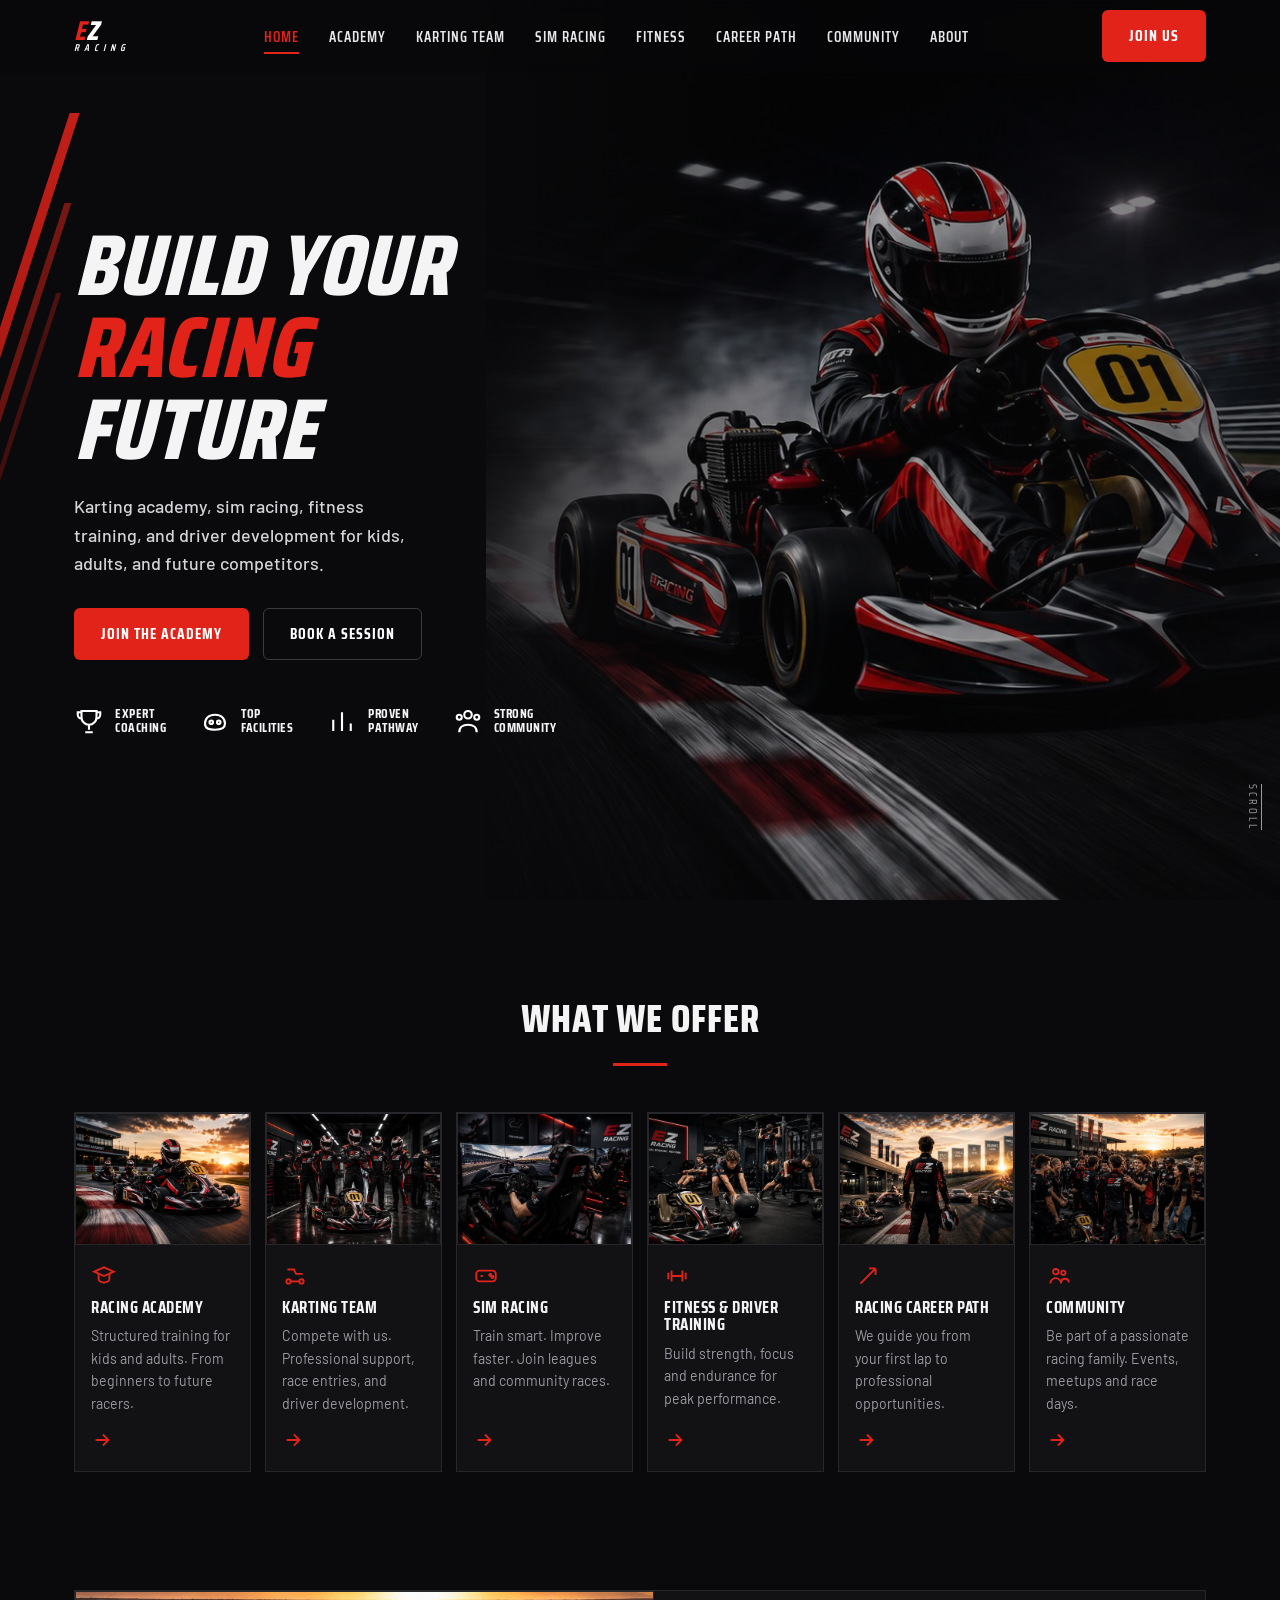
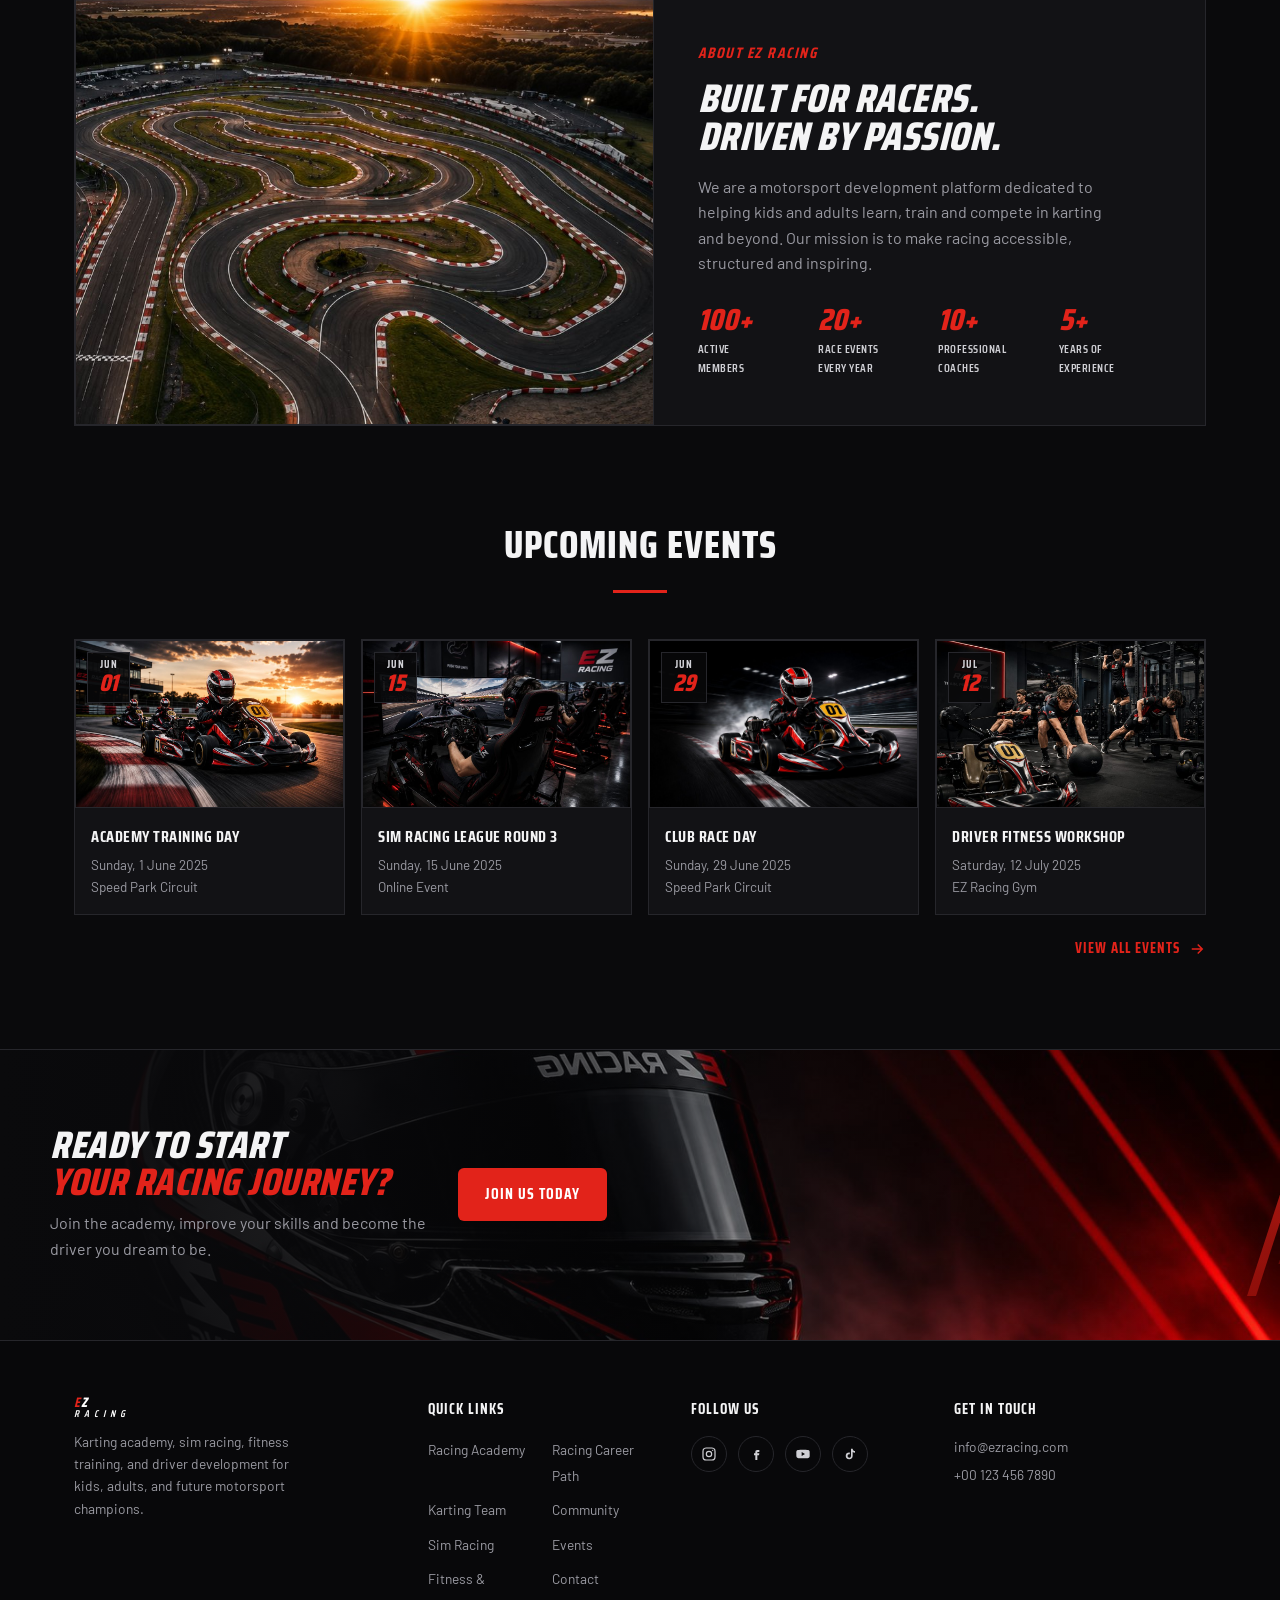
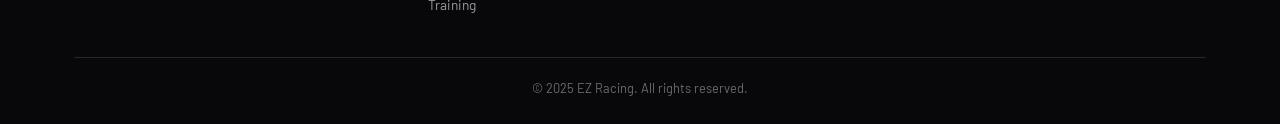
==== index.html @ 5714d6e9 "Add files via upload" ====
<!DOCTYPE html>
<html lang="en">
<head>
<meta charset="UTF-8">
<meta name="viewport" content="width=device-width, initial-scale=1.0">
<title>EZ Racing — Build Your Racing Future</title>
<link rel="preconnect" href="https://fonts.googleapis.com">
<link rel="preconnect" href="https://fonts.gstatic.com" crossorigin>
<link href="https://fonts.googleapis.com/css2?family=Saira+Condensed:ital,wght@0,500;0,600;0,700;0,800;1,700;1,800&family=Barlow:wght@400;500;600;700&display=swap" rel="stylesheet">
<link rel="stylesheet" href="assets/css/styles.css">
</head>
<body>

<!-- ============ HEADER ============ -->
<header id="hdr">
  <div class="wrap nav">
    <a href="index.html" class="logo">
      <span class="e ez"><b>E</b>Z</span>
      <small>RACING</small>
    </a>
    <ul class="nav-links" id="navlinks">
      <li><a href="index.html" class="active">Home</a></li>
      <li><a href="academy.html">Academy</a></li>
      <li><a href="karting-team.html">Karting Team</a></li>
      <li><a href="sim-racing.html">Sim Racing</a></li>
      <li><a href="fitness.html">Fitness</a></li>
      <li><a href="career-path.html">Career Path</a></li>
      <li><a href="community.html">Community</a></li>
      <li><a href="about.html">About</a></li>
    </ul>
    <div class="nav-cta">
      <a href="contact.html?type=join" class="btn btn-red">Join Us</a>
      <button class="hamburger" id="burger" aria-label="Menu"><span></span><span></span><span></span></button>
    </div>
  </div>
</header>

<!-- ============ HERO ============ -->
<section class="hero">
  <div class="hero-bg">
    <div class="hero-kart"><img src="assets/img/kart-hero.jpg" alt="EZ Racing kart on track"></div>
  </div>
  <div class="slash"><i></i><i></i><i></i></div>
  <div class="wrap hero-inner">
    <h1 class="display">Build Your <span class="red">Racing</span> Future</h1>
    <p class="lead">Karting academy, sim racing, fitness training, and driver development for kids, adults, and future competitors.</p>
    <div class="hero-actions">
      <a href="academy.html" class="btn btn-red">Join The Academy</a>
      <a href="contact.html?type=booking" class="btn btn-ghost">Book A Session</a>
    </div>
    <div class="hero-feats">
      <div class="feat">
        <svg viewBox="0 0 24 24" fill="none" stroke="currentColor" stroke-width="1.7"><path d="M6 9V4h12v5a6 6 0 0 1-12 0Z"/><path d="M6 5H3v2a3 3 0 0 0 3 3M18 5h3v2a3 3 0 0 1-3 3"/><path d="M12 15v4M9 21h6"/></svg>
        <span>Expert<br>Coaching</span>
      </div>
      <div class="feat">
        <svg viewBox="0 0 24 24" fill="none" stroke="currentColor" stroke-width="1.7"><path d="M4 14c0-4 3-7 8-7s8 3 8 7-3 5-8 5-8-1-8-5Z"/><circle cx="9" cy="13" r="1.4"/><circle cx="15" cy="13" r="1.4"/></svg>
        <span>Top<br>Facilities</span>
      </div>
      <div class="feat">
        <svg viewBox="0 0 24 24" fill="none" stroke="currentColor" stroke-width="1.7"><path d="M5 20V11M12 20V5M19 20v-6"/></svg>
        <span>Proven<br>Pathway</span>
      </div>
      <div class="feat">
        <svg viewBox="0 0 24 24" fill="none" stroke="currentColor" stroke-width="1.7"><circle cx="12" cy="7" r="3"/><path d="M5 21c0-4 3-6 7-6s7 2 7 6"/><circle cx="5" cy="9" r="2"/><circle cx="19" cy="9" r="2"/></svg>
        <span>Strong<br>Community</span>
      </div>
    </div>
  </div>
  <div class="scroll-tag">Scroll</div>
</section>

<!-- ============ WHAT WE OFFER ============ -->
<section class="offer">
  <div class="wrap">
    <h2 class="section-title reveal">What We Offer</h2>
    <div class="offer-grid">
      <!-- card -->
      <article class="ocard reveal">
        <div class="ph"><img src="assets/img/academy.jpg" alt="Racing Academy"></div>
        <div class="ocard-body">
          <svg class="oicon" viewBox="0 0 24 24" fill="none" stroke="currentColor" stroke-width="1.7"><path d="M3 8l9-4 9 4-9 4-9-4Z"/><path d="M7 10v5c0 1.5 2.5 3 5 3s5-1.5 5-3v-5"/></svg>
          <h3>Racing Academy</h3>
          <p>Structured training for kids and adults. From beginners to future racers.</p>
          <svg class="arrow" viewBox="0 0 24 24" fill="none" stroke="currentColor" stroke-width="2"><path d="M5 12h14M13 6l6 6-6 6"/></svg>
        </div>
      </article>
      <article class="ocard reveal">
        <div class="ph"><img src="assets/img/karting-team.jpg" alt="Karting Team"></div>
        <div class="ocard-body">
          <svg class="oicon" viewBox="0 0 24 24" fill="none" stroke="currentColor" stroke-width="1.7"><path d="M5 6h6l2 4h6"/><circle cx="6" cy="17" r="2"/><circle cx="18" cy="17" r="2"/><path d="M8 17h8"/></svg>
          <h3>Karting Team</h3>
          <p>Compete with us. Professional support, race entries, and driver development.</p>
          <svg class="arrow" viewBox="0 0 24 24" fill="none" stroke="currentColor" stroke-width="2"><path d="M5 12h14M13 6l6 6-6 6"/></svg>
        </div>
      </article>
      <article class="ocard reveal">
        <div class="ph"><img src="assets/img/sim-racing.jpg" alt="Sim Racing"></div>
        <div class="ocard-body">
          <svg class="oicon" viewBox="0 0 24 24" fill="none" stroke="currentColor" stroke-width="1.7"><rect x="3" y="7" width="18" height="10" rx="3"/><path d="M7 12h2M8 11v2"/><circle cx="16" cy="11" r="1"/><circle cx="18" cy="13" r="1"/></svg>
          <h3>Sim Racing</h3>
          <p>Train smart. Improve faster. Join leagues and community races.</p>
          <svg class="arrow" viewBox="0 0 24 24" fill="none" stroke="currentColor" stroke-width="2"><path d="M5 12h14M13 6l6 6-6 6"/></svg>
        </div>
      </article>
      <article class="ocard reveal">
        <div class="ph"><img src="assets/img/fitness.jpg" alt="Fitness & Driver Training"></div>
        <div class="ocard-body">
          <svg class="oicon" viewBox="0 0 24 24" fill="none" stroke="currentColor" stroke-width="1.7"><path d="M4 9v6M20 9v6M7 7v10M17 7v10M7 12h10"/></svg>
          <h3>Fitness &amp; Driver Training</h3>
          <p>Build strength, focus and endurance for peak performance.</p>
          <svg class="arrow" viewBox="0 0 24 24" fill="none" stroke="currentColor" stroke-width="2"><path d="M5 12h14M13 6l6 6-6 6"/></svg>
        </div>
      </article>
      <article class="ocard reveal">
        <div class="ph"><img src="assets/img/career.jpg" alt="Racing Career Path"></div>
        <div class="ocard-body">
          <svg class="oicon" viewBox="0 0 24 24" fill="none" stroke="currentColor" stroke-width="1.7"><path d="M5 19L19 5M19 5h-6M19 5v6"/></svg>
          <h3>Racing Career Path</h3>
          <p>We guide you from your first lap to professional opportunities.</p>
          <svg class="arrow" viewBox="0 0 24 24" fill="none" stroke="currentColor" stroke-width="2"><path d="M5 12h14M13 6l6 6-6 6"/></svg>
        </div>
      </article>
      <article class="ocard reveal">
        <div class="ph"><img src="assets/img/community.jpg" alt="Community"></div>
        <div class="ocard-body">
          <svg class="oicon" viewBox="0 0 24 24" fill="none" stroke="currentColor" stroke-width="1.7"><circle cx="9" cy="8" r="2.5"/><circle cx="16" cy="9" r="2"/><path d="M4 19c0-3 2.5-5 5-5s5 2 5 5M14 18c0-2 1.5-3.5 3.5-3.5S21 16 21 18"/></svg>
          <h3>Community</h3>
          <p>Be part of a passionate racing family. Events, meetups and race days.</p>
          <svg class="arrow" viewBox="0 0 24 24" fill="none" stroke="currentColor" stroke-width="2"><path d="M5 12h14M13 6l6 6-6 6"/></svg>
        </div>
      </article>
    </div>
  </div>
</section>

<!-- ============ ABOUT ============ -->
<section class="about">
  <div class="wrap">
    <div class="about-grid reveal">
      <div class="ph"><img src="assets/img/circuit.jpg" alt="EZ Racing circuit at sunset"></div>
      <div class="about-text">
        <span class="eyebrow">About EZ Racing</span>
        <h2 class="display">Built For Racers.<br>Driven By Passion.</h2>
        <p>We are a motorsport development platform dedicated to helping kids and adults learn, train and compete in karting and beyond. Our mission is to make racing accessible, structured and inspiring.</p>
        <div class="stats">
          <div class="stat"><div class="num">100+</div><div class="lbl">Active<br>Members</div></div>
          <div class="stat"><div class="num">20+</div><div class="lbl">Race Events<br>Every Year</div></div>
          <div class="stat"><div class="num">10+</div><div class="lbl">Professional<br>Coaches</div></div>
          <div class="stat"><div class="num">5+</div><div class="lbl">Years Of<br>Experience</div></div>
        </div>
      </div>
    </div>
  </div>
</section>

<!-- ============ UPCOMING EVENTS ============ -->
<section class="events">
  <div class="wrap">
    <h2 class="section-title reveal">Upcoming Events</h2>
    <div class="events-grid">
      <article class="ecard reveal">
        <div class="date-badge"><div class="m">Jun</div><div class="d">01</div></div>
        <div class="ph"><img src="assets/img/academy.jpg" alt="Academy Training Day"></div>
        <div class="ecard-body"><h3>Academy Training Day</h3><p>Sunday, 1 June 2025<br>Speed Park Circuit</p></div>
      </article>
      <article class="ecard reveal">
        <div class="date-badge"><div class="m">Jun</div><div class="d">15</div></div>
        <div class="ph"><img src="assets/img/sim-racing.jpg" alt="Sim Racing League"></div>
        <div class="ecard-body"><h3>Sim Racing League Round 3</h3><p>Sunday, 15 June 2025<br>Online Event</p></div>
      </article>
      <article class="ecard reveal">
        <div class="date-badge"><div class="m">Jun</div><div class="d">29</div></div>
        <div class="ph"><img src="assets/img/kart-hero.jpg" alt="Club Race Day"></div>
        <div class="ecard-body"><h3>Club Race Day</h3><p>Sunday, 29 June 2025<br>Speed Park Circuit</p></div>
      </article>
      <article class="ecard reveal">
        <div class="date-badge"><div class="m">Jul</div><div class="d">12</div></div>
        <div class="ph"><img src="assets/img/fitness.jpg" alt="Driver Fitness Workshop"></div>
        <div class="ecard-body"><h3>Driver Fitness Workshop</h3><p>Saturday, 12 July 2025<br>EZ Racing Gym</p></div>
      </article>
    </div>
    <div class="more">
      <a href="events.html" class="link-red">View All Events
        <svg viewBox="0 0 24 24" fill="none" stroke="currentColor" stroke-width="2"><path d="M5 12h14M13 6l6 6-6 6"/></svg>
      </a>
    </div>
  </div>
</section>

<!-- ============ CTA ============ -->
<section class="cta">
  <div class="cta-bg"><img class="cta-helmet" src="assets/img/helmet.jpg" alt="EZ Racing helmet"></div>
  <div class="slash-r"><i></i><i></i></div>
  <div class="wrap cta-inner">
    <div>
      <h2 class="display">Ready To Start<br><span class="red">Your Racing Journey?</span></h2>
      <p>Join the academy, improve your skills and become the driver you dream to be.</p>
    </div>
    <a href="contact.html?type=join" class="btn btn-red">Join Us Today</a>
  </div>
</section>

<!-- ============ FOOTER ============ -->
<footer>
  <div class="wrap">
    <div class="foot-grid">
      <div class="foot-col foot-about">
        <a href="index.html" class="logo"><span class="e ez"><b>E</b>Z</span><small>RACING</small></a>
        <p>Karting academy, sim racing, fitness training, and driver development for kids, adults, and future motorsport champions.</p>
      </div>
      <div class="foot-col links">
        <h4>Quick Links</h4>
        <ul>
          <li><a href="academy.html">Racing Academy</a></li>
          <li><a href="career-path.html">Racing Career Path</a></li>
          <li><a href="karting-team.html">Karting Team</a></li>
          <li><a href="community.html">Community</a></li>
          <li><a href="sim-racing.html">Sim Racing</a></li>
          <li><a href="events.html">Events</a></li>
          <li><a href="fitness.html">Fitness &amp; Training</a></li>
          <li><a href="contact.html">Contact</a></li>
        </ul>
      </div>
      <div class="foot-col">
        <h4>Follow Us</h4>
        <div class="socials">
          <a href="https://instagram.com" aria-label="Instagram" target="_blank" rel="noopener"><svg viewBox="0 0 24 24" fill="none" stroke="currentColor" stroke-width="1.8"><rect x="3" y="3" width="18" height="18" rx="5"/><circle cx="12" cy="12" r="4"/><circle cx="17.5" cy="6.5" r="1" fill="currentColor" stroke="none"/></svg></a>
          <a href="https://facebook.com" aria-label="Facebook" target="_blank" rel="noopener"><svg viewBox="0 0 24 24" fill="currentColor"><path d="M14 9h3V6h-3c-2 0-3 1.3-3 3.2V11H9v3h2v7h3v-7h2.5l.5-3H14V9.5c0-.4.2-.5.6-.5Z"/></svg></a>
          <a href="https://youtube.com" aria-label="YouTube" target="_blank" rel="noopener"><svg viewBox="0 0 24 24" fill="currentColor"><path d="M22 8.2a3 3 0 0 0-2.1-2.1C18 5.5 12 5.5 12 5.5s-6 0-7.9.6A3 3 0 0 0 2 8.2 31 31 0 0 0 2 12a31 31 0 0 0 .1 3.8 3 3 0 0 0 2.1 2.1c1.9.6 7.8.6 7.8.6s6 0 7.9-.6a3 3 0 0 0 2.1-2.1A31 31 0 0 0 22 12a31 31 0 0 0-.1-3.8ZM10 15V9l5 3Z"/></svg></a>
          <a href="https://tiktok.com" aria-label="TikTok" target="_blank" rel="noopener"><svg viewBox="0 0 24 24" fill="currentColor"><path d="M16 4c.3 2 1.6 3.4 3.5 3.6v2.6c-1.3 0-2.5-.4-3.5-1.1v5.7a5.2 5.2 0 1 1-5.2-5.2c.3 0 .6 0 .9.1v2.7a2.6 2.6 0 1 0 1.8 2.5V4Z"/></svg></a>
        </div>
      </div>
      <div class="foot-col foot-contact">
        <h4>Get In Touch</h4>
        <p>info@ezracing.com</p>
        <p>+00 123 456 7890</p>
      </div>
    </div>
    <div class="foot-bottom">© 2025 EZ Racing. All rights reserved.</div>
  </div>
</footer>

<script>
// Header scroll state
const hdr=document.getElementById('hdr');
addEventListener('scroll',()=>hdr.classList.toggle('scrolled',scrollY>20));

// Mobile menu
const burger=document.getElementById('burger'), nav=document.getElementById('navlinks');
burger.addEventListener('click',()=>nav.classList.toggle('open'));
nav.querySelectorAll('a').forEach(a=>a.addEventListener('click',()=>nav.classList.remove('open')));

// Scroll reveal
const io=new IntersectionObserver((es)=>{
  es.forEach((e,i)=>{if(e.isIntersecting){setTimeout(()=>e.target.classList.add('in'),(i%6)*70);io.unobserve(e.target)}});
},{threshold:.12});
document.querySelectorAll('.reveal').forEach(el=>io.observe(el));
setTimeout(()=>document.querySelectorAll('.reveal:not(.in)').forEach(el=>el.classList.add('in')),2500);
</script>
</body>
</html>
---- assets/css/styles.css ----
/* ============ TOKENS ============ */
:root{
  --bg:#0a0a0c;
  --bg-2:#121215;
  --bg-3:#181819;
  --line:#26262b;
  --text:#f4f4f5;
  --muted:#9a9aa2;
  --red:#e2231a;
  --red-bright:#ff3b2f;
  --red-deep:#9e120c;
  --radius:6px;
  --maxw:1180px;
  --ease:cubic-bezier(.4,0,.2,1);
}
*{margin:0;padding:0;box-sizing:border-box}
html{scroll-behavior:smooth}
body{
  background:var(--bg);
  color:var(--text);
  font-family:'Barlow',sans-serif;
  line-height:1.6;
  overflow-x:hidden;
  -webkit-font-smoothing:antialiased;
}
a{color:inherit;text-decoration:none}
img{max-width:100%;display:block}
.wrap{max-width:var(--maxw);margin:0 auto;padding:0 24px}

/* ============ DISPLAY TYPE ============ */
.display{
  font-family:'Saira Condensed',sans-serif;
  font-weight:800;
  font-style:italic;
  text-transform:uppercase;
  line-height:.95;
  letter-spacing:.5px;
}
.red{color:var(--red)}
.eyebrow{
  font-family:'Saira Condensed',sans-serif;
  font-weight:700;font-style:italic;text-transform:uppercase;
  color:var(--red);letter-spacing:1.5px;font-size:.95rem;
}
.section-title{
  font-family:'Saira Condensed',sans-serif;font-weight:800;
  text-transform:uppercase;text-align:center;font-size:clamp(1.6rem,3.5vw,2.4rem);
  letter-spacing:1px;
}
.section-title::after{
  content:"";display:block;width:54px;height:3px;background:var(--red);
  margin:14px auto 0;
}

/* ============ BUTTONS ============ */
.btn{
  display:inline-flex;align-items:center;gap:9px;white-space:nowrap;
  font-family:'Saira Condensed',sans-serif;font-weight:700;
  text-transform:uppercase;letter-spacing:1px;font-size:.95rem;
  padding:13px 26px;border-radius:var(--radius);cursor:pointer;
  border:1px solid transparent;transition:.25s var(--ease);
}
.btn-red{background:var(--red);color:#fff}
.btn-red:hover{background:var(--red-bright);transform:translateY(-2px);box-shadow:0 10px 26px -8px rgba(226,35,26,.7)}
.btn-ghost{background:transparent;border-color:#3a3a40;color:#fff}
.btn-ghost:hover{border-color:#fff;background:rgba(255,255,255,.06)}
.btn svg{width:16px;height:16px}

/* ============ IMAGE PLACEHOLDERS ============ */
/* Swap these for your real images: replace the element with <img src="..."> */
.ph{
  position:relative;overflow:hidden;
  background:
    radial-gradient(120% 120% at 70% 20%,rgba(226,35,26,.16),transparent 55%),
    linear-gradient(135deg,#1a1a1e 0%,#0d0d10 100%);
  border:1px solid var(--line);
  display:flex;align-items:center;justify-content:center;
}
.ph::before{
  content:"";position:absolute;inset:0;opacity:.5;
  background-image:repeating-linear-gradient(115deg,rgba(255,255,255,.025) 0 2px,transparent 2px 9px);
}
.ph .ph-label{
  position:relative;z-index:1;font-family:'Saira Condensed',sans-serif;
  font-weight:600;font-style:italic;text-transform:uppercase;letter-spacing:1px;
  color:rgba(255,255,255,.28);font-size:.8rem;text-align:center;padding:0 10px;
}
.ph .ez-mark{
  position:absolute;right:12px;bottom:9px;z-index:1;
  font-family:'Saira Condensed',sans-serif;font-style:italic;font-weight:800;
  font-size:.9rem;color:rgba(255,255,255,.14);letter-spacing:1px;
}

/* ============ HEADER ============ */
header{
  position:fixed;top:0;left:0;width:100%;z-index:100;
  background:rgba(8,8,10,.55);backdrop-filter:blur(8px);
  border-bottom:1px solid transparent;transition:.3s var(--ease);
}
header.scrolled{background:rgba(8,8,10,.95);border-bottom-color:var(--line)}
.nav{display:flex;align-items:center;justify-content:space-between;height:72px}
.logo{font-family:'Saira Condensed',sans-serif;font-style:italic;font-weight:800;
  font-size:1.7rem;line-height:.8;letter-spacing:.5px;display:flex;flex-direction:column}
.logo .e{display:flex;align-items:baseline}
.logo .ez{color:#fff}.logo .ez b{color:var(--red)}
.logo small{font-size:.62rem;letter-spacing:5px;color:#fff;font-weight:600;margin-top:2px}
.nav-links{display:flex;gap:30px;list-style:none}
.nav-links a{
  font-family:'Saira Condensed',sans-serif;font-weight:600;text-transform:uppercase;
  font-size:.92rem;letter-spacing:1px;color:#e7e7ea;padding:6px 0;position:relative;transition:.2s;white-space:nowrap}
.nav-links a::after{content:"";position:absolute;left:0;bottom:0;width:0;height:2px;background:var(--red);transition:.25s var(--ease)}
.nav-links a:hover{color:#fff}
.nav-links a:hover::after,.nav-links a.active::after{width:100%}
.nav-links a.active{color:var(--red)}
.nav-cta{display:flex;align-items:center;gap:16px}
.hamburger{display:none;flex-direction:column;gap:5px;background:none;border:0;cursor:pointer;padding:6px}
.hamburger span{width:26px;height:2px;background:#fff;transition:.3s var(--ease)}

/* ============ HERO ============ */
.hero{position:relative;min-height:100vh;display:flex;align-items:center;padding:120px 0 60px;overflow:hidden}
.hero-bg{position:absolute;inset:0;z-index:0}
.hero-bg::after{content:"";position:absolute;inset:0;
  background:linear-gradient(90deg,var(--bg) 0%,rgba(10,10,12,.85) 35%,rgba(10,10,12,.35) 65%,rgba(10,10,12,.6) 100%)}
.hero-ph{position:absolute;inset:0;border:0}
.hero-ph::before{opacity:.25}
.slash{position:absolute;left:-40px;top:0;height:100%;z-index:1;display:flex;gap:14px;align-items:center}
.slash i{display:block;width:10px;height:75%;background:linear-gradient(var(--red),var(--red-deep));transform:skewX(-18deg);opacity:.85}
.slash i:nth-child(2){height:55%;opacity:.5;width:7px}
.slash i:nth-child(3){height:35%;opacity:.3;width:5px}
.hero-inner{position:relative;z-index:2;width:100%}
.hero h1{font-size:clamp(2.6rem,7vw,5.4rem);max-width:11ch}
.hero p.lead{margin:22px 0 30px;color:#d4d4d8;font-size:1.12rem;max-width:34ch;font-weight:500}
.hero-actions{display:flex;gap:14px;flex-wrap:wrap;margin-bottom:46px}
.hero-feats{display:flex;gap:34px;flex-wrap:wrap}
.feat{display:flex;align-items:center;gap:11px}
.feat svg{width:30px;height:30px;color:#fff;flex-shrink:0}
.feat span{font-family:'Saira Condensed',sans-serif;font-weight:700;text-transform:uppercase;
  font-size:.82rem;letter-spacing:.5px;line-height:1.1}
.scroll-tag{position:absolute;right:18px;bottom:60px;z-index:2;writing-mode:vertical-rl;
  font-family:'Saira Condensed',sans-serif;font-size:.7rem;letter-spacing:3px;color:var(--muted);text-transform:uppercase}
.scroll-tag::before{content:"";display:block;width:1px;height:46px;background:var(--muted);margin:0 auto 10px}

/* ============ OFFER ============ */
.offer{padding:88px 0}
.offer-grid{display:grid;grid-template-columns:repeat(6,1fr);gap:14px;margin-top:46px}
.ocard{background:var(--bg-2);border:1px solid var(--line);overflow:hidden;
  display:flex;flex-direction:column;transition:.3s var(--ease)}
.ocard:hover{transform:translateY(-6px);border-color:#3a3a40}
.ocard .ph{aspect-ratio:4/3}
.ocard:hover .ph{filter:brightness(1.12)}
.ocard-body{padding:18px 16px 20px;flex:1;display:flex;flex-direction:column}
.ocard .oicon{color:var(--red);width:26px;height:26px;margin-bottom:10px}
.ocard h3{font-family:'Saira Condensed',sans-serif;font-weight:700;text-transform:uppercase;
  font-size:1.05rem;letter-spacing:.5px;line-height:1.05;margin-bottom:9px}
.ocard p{color:var(--muted);font-size:.88rem;flex:1}
.ocard .arrow{color:var(--red);margin-top:14px;width:22px;height:22px;transition:.25s var(--ease)}
.ocard:hover .arrow{transform:translateX(6px)}

/* ============ ABOUT ============ */
.about{padding:30px 0 88px}
.about-grid{display:grid;grid-template-columns:1.05fr 1fr;gap:0;align-items:stretch;
  border:1px solid var(--line);background:var(--bg-2)}
.about-grid .ph{min-height:380px}
.about-text{padding:48px 44px}
.about-text h2{font-size:clamp(1.7rem,3.6vw,2.5rem);margin:14px 0 18px}
.about-text p{color:var(--muted);margin-bottom:28px;max-width:46ch}
.stats{display:grid;grid-template-columns:repeat(4,1fr);gap:18px}
.stat .num{font-family:'Saira Condensed',sans-serif;font-style:italic;font-weight:800;
  color:var(--red);font-size:1.9rem;line-height:1}
.stat .lbl{font-family:'Saira Condensed',sans-serif;font-weight:600;text-transform:uppercase;
  font-size:.72rem;letter-spacing:.5px;color:#cfcfd4;margin-top:6px}

/* ============ EVENTS ============ */
.events{padding:0 0 88px}
.events-grid{display:grid;grid-template-columns:repeat(4,1fr);gap:16px;margin-top:46px}
.ecard{background:var(--bg-2);border:1px solid var(--line);overflow:hidden;
  position:relative;transition:.3s var(--ease)}
.ecard:hover{transform:translateY(-6px);border-color:#3a3a40}
.ecard .ph{aspect-ratio:16/10}
.date-badge{position:absolute;top:12px;left:12px;z-index:3;background:rgba(8,8,10,.88);
  border:1px solid var(--line);text-align:center;padding:7px 11px;line-height:1}
.date-badge .m{font-family:'Saira Condensed',sans-serif;font-weight:700;text-transform:uppercase;
  font-size:.68rem;color:#cfcfd4;letter-spacing:1px}
.date-badge .d{font-family:'Saira Condensed',sans-serif;font-style:italic;font-weight:800;
  color:var(--red);font-size:1.5rem}
.ecard-body{padding:16px}
.ecard-body h3{font-family:'Saira Condensed',sans-serif;font-weight:700;text-transform:uppercase;
  font-size:1rem;letter-spacing:.5px;margin-bottom:6px}
.ecard-body p{color:var(--muted);font-size:.84rem}
.events .more{display:flex;justify-content:flex-end;margin-top:22px}
.link-red{font-family:'Saira Condensed',sans-serif;font-weight:700;text-transform:uppercase;
  color:var(--red);letter-spacing:1px;display:inline-flex;align-items:center;gap:8px;font-size:.9rem}
.link-red svg{width:18px;height:18px;transition:.25s var(--ease)}
.link-red:hover svg{transform:translateX(5px)}

/* ============ CTA ============ */
.cta{position:relative;overflow:hidden;border-top:1px solid var(--line);border-bottom:1px solid var(--line)}
.cta-bg{position:absolute;inset:0;z-index:0}
.cta-helmet{width:100%;height:100%;object-fit:cover;object-position:center}
.cta-bg::after{content:"";position:absolute;inset:0;
  background:linear-gradient(90deg,var(--bg) 0%,rgba(8,8,10,.88) 28%,rgba(8,8,10,.32) 60%,rgba(8,8,10,0) 100%)}
.cta .slash-r{position:absolute;right:-30px;top:0;height:100%;display:flex;gap:12px;align-items:center;z-index:1}
.cta .slash-r i{width:9px;height:70%;background:linear-gradient(var(--red),var(--red-deep));transform:skewX(-18deg);opacity:.8}
.cta .slash-r i:nth-child(2){height:48%;opacity:.45}
.cta-inner{position:relative;z-index:2;display:flex;align-items:center;justify-content:space-between;
  gap:30px;padding:46px 0;flex-wrap:wrap;min-height:290px;padding-right:48%;justify-content:flex-start}
.cta h2{font-size:clamp(1.6rem,3.6vw,2.4rem)}
.cta p{color:var(--muted);margin-top:10px;max-width:42ch}

/* ============ FOOTER ============ */
footer{padding:56px 0 26px;background:#08080a}
.foot-grid{display:grid;grid-template-columns:1.4fr 1fr 1fr 1.1fr;gap:34px}
.foot-about p{color:var(--muted);font-size:.86rem;margin-top:14px;max-width:30ch}
.foot-col h4{font-family:'Saira Condensed',sans-serif;font-weight:700;text-transform:uppercase;
  letter-spacing:1px;font-size:.92rem;margin-bottom:16px}
.foot-col ul{list-style:none;display:grid;gap:9px}
.foot-col.links ul{grid-template-columns:1fr 1fr;gap:9px 18px}
.foot-col a{color:var(--muted);font-size:.86rem;transition:.2s}
.foot-col a:hover{color:var(--red)}
.socials{display:flex;gap:11px;margin-bottom:18px}
.socials a{width:36px;height:36px;border:1px solid var(--line);border-radius:50%;
  display:flex;align-items:center;justify-content:center;color:#cfcfd4;transition:.25s var(--ease)}
.socials a:hover{background:var(--red);border-color:var(--red);color:#fff;transform:translateY(-3px)}
.socials svg{width:16px;height:16px}
.foot-contact p{color:var(--muted);font-size:.86rem;margin-bottom:6px}
.foot-bottom{border-top:1px solid var(--line);margin-top:40px;padding-top:20px;text-align:center;
  color:#6a6a72;font-size:.8rem}

/* ============ REVEAL ANIM ============ */
.reveal{opacity:0;transform:translateY(26px);transition:.7s var(--ease)}
.reveal.in{opacity:1;transform:none}
@keyframes fadeUp{from{opacity:0;transform:translateY(30px)}to{opacity:1;transform:none}}
.hero h1,.hero p.lead,.hero-actions,.hero-feats{animation:fadeUp .8s var(--ease) both}
.hero p.lead{animation-delay:.12s}
.hero-actions{animation-delay:.24s}
.hero-feats{animation-delay:.36s}


/* ---- embedded images ---- */
.ph img{position:absolute;inset:0;width:100%;height:100%;object-fit:cover;display:block;z-index:1}
.ph .ph-label,.ph .ez-mark{display:none}
.hero-kart{position:absolute;right:0;top:0;width:62%;height:100%;overflow:hidden}
.hero-kart img{width:100%;height:100%;object-fit:cover;object-position:center}
@media(max-width:900px){.hero-kart{width:100%;opacity:.5}}

/* ============ RESPONSIVE ============ */
@media(max-width:900px){
  .cta-inner{padding-right:0;min-height:0}
  .cta-bg::after{background:linear-gradient(0deg,rgba(8,8,10,.82),rgba(8,8,10,.62))}
}
@media(max-width:1020px){
  .offer-grid{grid-template-columns:repeat(3,1fr)}
  .about-grid{grid-template-columns:1fr}
  .about-grid .ph{min-height:260px}
}
@media(max-width:900px){
  .nav-links,.nav-cta .btn{display:none}
  .hamburger{display:flex}
  .nav-links.open{display:flex;position:absolute;top:72px;left:0;width:100%;flex-direction:column;
    gap:0;background:rgba(8,8,10,.98);border-bottom:1px solid var(--line);padding:8px 0}
  .nav-links.open li{padding:0 24px}
  .nav-links.open a{display:block;padding:13px 0;border-bottom:1px solid var(--line)}
  .events-grid{grid-template-columns:repeat(2,1fr)}
  .hero{min-height:auto;padding:110px 0 50px}
  .hero-bg::after{background:linear-gradient(180deg,rgba(10,10,12,.55) 0%,rgba(10,10,12,.85) 100%)}
}
@media(max-width:680px){
  .offer-grid{grid-template-columns:repeat(2,1fr)}
  .stats{grid-template-columns:repeat(2,1fr);gap:22px}
  .about-text{padding:34px 26px}
  .cta-inner{flex-direction:column;align-items:flex-start;text-align:left}
  .foot-grid{grid-template-columns:1fr 1fr;gap:28px}
  .hero-feats{gap:18px 26px}
}
@media(max-width:460px){
  .offer-grid{grid-template-columns:1fr}
  .events-grid{grid-template-columns:1fr}
  .foot-grid{grid-template-columns:1fr}
  .hero-actions .btn{width:100%;justify-content:center}
}


/* ===== ACADEMY PAGE ===== */
.crumb{font-family:'Saira Condensed',sans-serif;font-weight:600;letter-spacing:2px;font-size:.74rem;
  color:var(--muted);text-transform:uppercase;margin-bottom:12px}
.crumb a{color:var(--muted)} .crumb a:hover{color:var(--red)}
.hero.hero-sub{min-height:auto;padding:118px 0 60px}
.hero.hero-sub .hero-kart{width:60%}
.hero .subhead{font-family:'Saira Condensed',sans-serif;font-weight:700;text-transform:none;
  font-size:clamp(1.25rem,2.7vw,1.8rem);line-height:1.12;color:#fff;margin-bottom:18px}
.hero.hero-sub h1{font-size:clamp(2.3rem,6.3vw,4.6rem);margin-bottom:4px}
.hero.hero-sub .hero-feats{margin:30px 0}
.hero.hero-sub .hero-actions{margin-bottom:0}

.section{padding:74px 0}
.section.tight{padding:0 0 74px}

/* programs */
.programs-grid{display:grid;grid-template-columns:1fr 1fr;gap:22px;margin-top:44px}
.pcard{display:grid;grid-template-columns:1.08fr .92fr;background:var(--bg-2);
  border:1px solid var(--line);overflow:hidden;transition:.3s var(--ease)}
.pcard:hover{border-color:#3a3a40}
.pcard-body{padding:30px 26px;display:flex;flex-direction:column}
.ptitle{display:flex;align-items:center;gap:12px;margin-bottom:13px}
.ptitle svg{width:30px;height:30px;color:var(--red);flex-shrink:0}
.ptitle h3{font-family:'Saira Condensed',sans-serif;font-weight:800;text-transform:uppercase;
  font-size:1.45rem;letter-spacing:.5px}
.pcard > .pcard-body > p{color:var(--muted);font-size:.9rem;margin-bottom:18px}
.checklist{list-style:none;display:grid;gap:11px;margin-bottom:24px}
.checklist li{display:flex;align-items:center;gap:10px;font-size:.9rem;color:#e3e3e7}
.checklist li svg{width:15px;height:15px;color:var(--red);flex-shrink:0}
.pcard .btn{align-self:flex-start;margin-top:auto}
.pcard-media{position:relative;min-height:310px}
.pcard-media img{position:absolute;inset:0;width:100%;height:100%;object-fit:cover}
.pcard-media::after{content:"";position:absolute;inset:0;
  background:linear-gradient(90deg,var(--bg-2),transparent 30%)}

/* what you will learn */
.panel{background:var(--bg-2);border:1px solid var(--line);padding:40px 26px;margin-top:44px}
.learn-grid{display:grid;grid-template-columns:repeat(6,1fr)}
.learn-item{padding:6px 16px;text-align:center;border-left:1px solid var(--line)}
.learn-item:first-child{border-left:0}
.learn-item .lic{color:var(--red);width:38px;height:38px;margin:0 auto 14px;display:block}
.learn-item h4{font-family:'Saira Condensed',sans-serif;font-weight:700;text-transform:uppercase;
  font-size:.92rem;letter-spacing:.5px;margin-bottom:9px}
.learn-item p{color:var(--muted);font-size:.8rem;line-height:1.45}

/* expert coaching */
.coach-grid{display:grid;grid-template-columns:1.12fr 1fr .82fr;margin-top:44px;
  background:var(--bg-2);border:1px solid var(--line);overflow:hidden}
.coach-text{padding:36px 30px}
.coach-text h2{font-family:'Saira Condensed',sans-serif;font-weight:800;font-style:italic;
  text-transform:uppercase;font-size:clamp(1.35rem,2.7vw,1.95rem);letter-spacing:.5px;margin-bottom:14px}
.coach-text>p{color:var(--muted);margin-bottom:24px;font-size:.92rem}
.coach-checks{list-style:none;display:grid;grid-template-columns:1fr 1fr;gap:12px 22px}
.coach-checks li{display:flex;align-items:center;gap:10px;font-size:.88rem;color:#e3e3e7}
.coach-checks li svg{width:15px;height:15px;color:var(--red);flex-shrink:0}
.coach-media{position:relative;min-height:330px}
.coach-media img{position:absolute;inset:0;width:100%;height:100%;object-fit:cover}
.coach-quote{padding:36px 28px;background:var(--bg-3);display:flex;flex-direction:column;justify-content:center}
.coach-quote .qmark{font-family:'Saira Condensed',sans-serif;font-style:italic;font-weight:800;
  color:var(--red);font-size:3.2rem;line-height:.5;margin-bottom:18px}
.coach-quote p{color:#eaeaee;font-size:1.02rem;line-height:1.5;margin-bottom:18px}
.coach-quote .attr{font-family:'Saira Condensed',sans-serif;font-weight:700;text-transform:uppercase;
  letter-spacing:1.5px;color:var(--muted);font-size:.78rem}

/* cta two actions */
.cta-actions{display:flex;flex-direction:column;align-items:flex-end;gap:10px}
.cta-actions .link-red{font-size:.86rem}
@media(max-width:680px){.cta-actions{align-items:flex-start}}

/* responsive */
@media(max-width:1020px){
  .programs-grid{grid-template-columns:1fr}
  .learn-grid{grid-template-columns:repeat(3,1fr);row-gap:34px}
  .learn-item:nth-child(3n+1){border-left:0}
  .coach-grid{grid-template-columns:1fr}
  .coach-media{min-height:260px;order:-1}
}
@media(max-width:680px){
  .learn-grid{grid-template-columns:repeat(2,1fr);row-gap:32px}
  .learn-item{border-left:1px solid var(--line)}
  .learn-item:nth-child(odd){border-left:0}
  .pcard{grid-template-columns:1fr}
  .pcard-media{min-height:200px;order:-1}
  .pcard-media::after{background:linear-gradient(0deg,var(--bg-2),transparent 40%)}
  .coach-checks{grid-template-columns:1fr}
}


/* ===== KARTING TEAM PAGE ===== */
.kt-sub{font-family:'Saira Condensed',sans-serif;font-weight:700;text-transform:uppercase;
  font-size:clamp(1.3rem,2.8vw,1.9rem);letter-spacing:.5px;color:#fff;margin-bottom:4px;display:inline-block}
.kt-sub::after{content:"";display:block;width:48px;height:3px;background:var(--red);margin-top:12px}

.program-wrap{border:1px solid var(--line);border-radius:10px;padding:44px 30px 34px;
  background:rgba(255,255,255,.012);margin-top:8px}
.program-wrap .section-title{margin-top:0}
.prog-sub{text-align:center;color:var(--muted);max-width:64ch;margin:16px auto 38px;font-size:.95rem}
.prog-grid{display:grid;grid-template-columns:repeat(6,1fr);gap:14px}
.pcard2{background:var(--bg-3);border:1px solid var(--line);border-radius:8px;padding:24px 16px;
  text-align:center;transition:.3s var(--ease)}
.pcard2:hover{transform:translateY(-5px);border-color:#3a3a40}
.pcard2 .pic{color:var(--red);width:38px;height:38px;margin:0 auto 14px;display:block}
.pcard2 h3{font-family:'Saira Condensed',sans-serif;font-weight:700;text-transform:uppercase;
  font-size:.95rem;letter-spacing:.4px;line-height:1.05;margin-bottom:10px}
.pcard2 h3::after{content:"";display:block;width:26px;height:2px;background:var(--red);margin:8px auto 0}
.pcard2 p{color:var(--muted);font-size:.8rem;line-height:1.45}

.cal-grid{display:grid;grid-template-columns:1.25fr .9fr 1.02fr;gap:22px;margin-top:44px}
.calendar{border:1px solid var(--line);border-radius:10px;padding:26px 24px;display:flex;flex-direction:column}
.calendar h3,.benefits h3{font-family:'Saira Condensed',sans-serif;font-weight:800;font-style:italic;
  text-transform:uppercase;font-size:1.3rem;letter-spacing:.5px;margin-bottom:18px}
.race-row{display:flex;align-items:center;gap:15px;padding:13px 0;border-top:1px solid var(--line)}
.race-row:first-of-type{border-top:0}
.race-date{text-align:center;min-width:36px;font-family:'Saira Condensed',sans-serif;line-height:1}
.race-date .m{font-size:.64rem;font-weight:700;text-transform:uppercase;color:#cfcfd4;letter-spacing:1px}
.race-date .d{font-size:1.4rem;font-weight:800;font-style:italic;color:var(--red)}
.race-info{flex:1;min-width:0}
.race-info .t{font-family:'Saira Condensed',sans-serif;font-weight:700;text-transform:uppercase;
  font-size:.84rem;letter-spacing:.4px}
.race-info .l{color:var(--muted);font-size:.76rem}
.tag{font-family:'Saira Condensed',sans-serif;font-weight:600;text-transform:uppercase;font-size:.6rem;
  letter-spacing:1px;border:1px solid #3a3a40;border-radius:20px;padding:5px 11px;color:#cfcfd4;white-space:nowrap}
.calendar .link-red{margin-top:16px;font-size:.82rem}
.benefits ul{list-style:none;display:grid;gap:15px}
.benefits li{display:flex;align-items:center;gap:11px;font-size:.9rem;color:#e3e3e7}
.benefits li svg{width:19px;height:19px;color:var(--red);flex-shrink:0}
.build{display:flex;flex-direction:column}
.build-media{position:relative;border-radius:10px 10px 0 0;overflow:hidden;min-height:240px;flex:1}
.build-media img{position:absolute;inset:0;width:100%;height:100%;object-fit:cover}
.build-box{background:var(--bg-3);border:1px solid var(--line);border-top:0;border-radius:0 0 10px 10px;
  padding:22px 22px 24px;position:relative}
.build-box::before{content:"";position:absolute;left:0;top:22px;bottom:22px;width:3px;background:var(--red)}
.build-box h3{font-family:'Saira Condensed',sans-serif;font-weight:800;font-style:italic;text-transform:uppercase;
  font-size:1.12rem;letter-spacing:.5px;margin-bottom:9px;padding-left:14px;line-height:1.05}
.build-box p{color:var(--muted);font-size:.84rem;padding-left:14px}

.gallery{display:grid;grid-template-columns:repeat(4,1fr);gap:14px;margin-top:42px}
.gallery .g{position:relative;aspect-ratio:4/3;overflow:hidden;border:1px solid var(--line);border-radius:6px}
.gallery .g img{position:absolute;inset:0;width:100%;height:100%;object-fit:cover;transition:.4s var(--ease)}
.gallery .g:hover img{transform:scale(1.06)}
.kt-stats{display:grid;grid-template-columns:repeat(5,1fr);margin-top:18px;border:1px solid var(--line);
  border-radius:10px;padding:24px 10px}
.kt-stat{display:flex;align-items:center;gap:12px;justify-content:center;border-left:1px solid var(--line);padding:4px 8px}
.kt-stat:first-child{border-left:0}
.kt-stat>svg{width:30px;height:30px;color:var(--red);flex-shrink:0}
.kt-stat .n{font-family:'Saira Condensed',sans-serif;font-weight:800;font-style:italic;color:var(--red);
  font-size:1.7rem;line-height:1}
.kt-stat .k{font-family:'Saira Condensed',sans-serif;font-weight:600;text-transform:uppercase;
  font-size:.64rem;letter-spacing:.5px;color:#cfcfd4;margin-top:3px}

@media(max-width:1020px){
  .prog-grid{grid-template-columns:repeat(3,1fr)}
  .cal-grid{grid-template-columns:1fr}
  .gallery{grid-template-columns:repeat(2,1fr)}
  .kt-stats{grid-template-columns:repeat(3,1fr);gap:24px 0;border:0;padding:0}
  .kt-stat{border-left:0;justify-content:flex-start}
}
@media(max-width:620px){
  .prog-grid{grid-template-columns:repeat(2,1fr)}
  .kt-stats{grid-template-columns:1fr 1fr}
  .race-row{flex-wrap:wrap}
  .tag{order:3}
}

/* ===== SIM RACING PAGE ===== */
.sim-grid{display:grid;grid-template-columns:1.15fr 1fr;gap:22px;margin-top:44px}
.kt-stats.four{grid-template-columns:repeat(4,1fr)}
.about-grid .about-text .coach-checks{margin-top:6px}
@media(max-width:900px){.sim-grid{grid-template-columns:1fr}}
@media(max-width:620px){.kt-stats.four{grid-template-columns:1fr 1fr}}

/* ===== SIM RACING (mockup) ===== */
.sp-grid{display:grid;grid-template-columns:repeat(4,1fr);gap:16px;margin-top:40px}
.spcard{background:var(--bg-2);border:1px solid var(--line);overflow:hidden;display:flex;flex-direction:column;transition:.3s var(--ease)}
.spcard:hover{transform:translateY(-6px);border-color:#3a3a40}
.spmedia{position:relative;aspect-ratio:16/10;overflow:hidden}
.spmedia img{position:absolute;inset:0;width:100%;height:100%;object-fit:cover;transition:.4s var(--ease)}
.spcard:hover .spmedia img{transform:scale(1.05)}
.spbody{padding:20px 18px 22px;display:flex;flex-direction:column;flex:1}
.sphead{display:flex;align-items:center;gap:10px;margin-bottom:11px}
.sphead svg{width:26px;height:26px;color:var(--red);flex-shrink:0}
.sphead h3{font-family:'Saira Condensed',sans-serif;font-weight:800;font-style:italic;text-transform:uppercase;font-size:1.1rem;letter-spacing:.5px}
.spbody>p{color:var(--muted);font-size:.85rem;margin-bottom:14px}
.spcard .checklist{margin-bottom:16px;gap:9px}
.spcard .checklist li{font-size:.83rem}
.spcard .link-red{margin-top:auto;font-size:.8rem}

.cl-grid{display:grid;grid-template-columns:1fr 1fr;gap:20px;margin-top:8px}
.commcard,.leaguecard{position:relative;background:var(--bg-2);border:1px solid var(--line);border-radius:10px;padding:32px 30px;overflow:hidden}
.commcard{background-image:linear-gradient(90deg,var(--bg-2) 22%,rgba(18,18,21,.45) 62%),url('../img/worldmap.jpg');background-size:cover;background-position:right center}
.commcard h3,.leaguecard h3{font-family:'Saira Condensed',sans-serif;font-weight:800;font-style:italic;text-transform:uppercase;font-size:1.5rem;letter-spacing:.5px;margin-bottom:12px}
.commcard>p,.leaguecard>p{color:var(--muted);font-size:.9rem;max-width:42ch}
.comm-stats{display:grid;grid-template-columns:repeat(4,1fr);gap:14px;margin:26px 0 24px}
.comm-stats .stat{display:flex;flex-direction:column;align-items:center;text-align:center}
.comm-stats .micon{color:var(--red);width:24px;height:24px;margin-bottom:9px}
.comm-stats .num{font-family:'Saira Condensed',sans-serif;font-style:italic;font-weight:800;color:var(--red);font-size:1.55rem;line-height:1}
.comm-stats .lbl{font-family:'Saira Condensed',sans-serif;font-weight:600;text-transform:uppercase;font-size:.62rem;letter-spacing:.5px;color:#cfcfd4;margin-top:6px;line-height:1.2}
.discord-btn{display:inline-flex;align-items:center;gap:10px;background:var(--bg-3);border:1px solid #3a3a40;border-radius:6px;padding:12px 20px;font-family:'Saira Condensed',sans-serif;font-weight:700;text-transform:uppercase;letter-spacing:1px;font-size:.85rem;color:#fff;transition:.25s var(--ease)}
.discord-btn:hover{border-color:var(--red);background:rgba(226,35,26,.12)}
.discord-btn svg{width:20px;height:20px}

.leaguecard .trophy{position:absolute;right:-6px;bottom:0;width:40%;max-width:230px;pointer-events:none}
.league-list{list-style:none;display:grid;margin:20px 0 22px;max-width:62%;position:relative;z-index:1}
.league-list li{display:flex;align-items:center;gap:8px;padding:13px 0;border-top:1px solid var(--line);font-family:'Saira Condensed',sans-serif;font-weight:600;text-transform:uppercase;font-size:.92rem;letter-spacing:.5px;color:#e7e7ea}
.league-list li:first-child{border-top:0}
.league-list li .mk{color:var(--red);font-weight:800}
.league-list li .ar{margin-left:auto;color:var(--muted);width:16px;height:16px}
.leaguecard .btn{position:relative;z-index:1}

@media(max-width:980px){
  .sp-grid{grid-template-columns:repeat(2,1fr)}
  .cl-grid{grid-template-columns:1fr}
  .league-list{max-width:70%}
  .leaguecard .trophy{width:30%;opacity:.55}
}
@media(max-width:560px){
  .sp-grid{grid-template-columns:1fr}
  .comm-stats{grid-template-columns:1fr 1fr;gap:24px}
  .league-list{max-width:88%}
}

/* ===== FITNESS PAGE ===== */
.sec-left{font-family:'Saira Condensed',sans-serif;font-weight:800;text-transform:uppercase;
  font-size:clamp(1.4rem,2.8vw,1.95rem);letter-spacing:.5px}
.sec-left::after{content:"";display:block;width:48px;height:3px;background:var(--red);margin-top:12px}

/* future champions */
.fc-grid{display:grid;grid-template-columns:.82fr 2.3fr;gap:34px;margin-top:42px;align-items:start}
.fc-intro p{color:var(--muted);font-size:.9rem;margin:16px 0 18px}
.fc-cards{display:grid;grid-template-columns:repeat(4,1fr);gap:14px}
.fc-card{background:var(--bg-2);border:1px solid var(--line);overflow:hidden;transition:.3s var(--ease)}
.fc-card:hover{transform:translateY(-5px);border-color:#3a3a40}
.fc-card .m{position:relative;aspect-ratio:1/1;overflow:hidden}
.fc-card .m img{position:absolute;inset:0;width:100%;height:100%;object-fit:cover}
.fc-card .b{padding:14px 14px 18px}
.fc-card .b h3{font-family:'Saira Condensed',sans-serif;font-weight:800;text-transform:uppercase;color:var(--red);font-size:1rem;letter-spacing:.4px}
.fc-card .age{font-family:'Saira Condensed',sans-serif;font-weight:700;font-size:.85rem;color:#fff;margin:3px 0 7px}
.fc-card .b p{color:var(--muted);font-size:.8rem;line-height:1.45}

/* pathway */
.path-row{display:flex;align-items:stretch;margin-top:8px}
.stage{flex:1;padding:6px 18px}
.stage .sicon{width:40px;height:40px;margin-bottom:12px;display:block}
.stage h3{font-family:'Saira Condensed',sans-serif;font-weight:800;font-style:italic;text-transform:uppercase;font-size:1.1rem;letter-spacing:.5px}
.stage .age{font-family:'Saira Condensed',sans-serif;font-weight:700;text-transform:uppercase;font-size:.74rem;letter-spacing:.5px;color:#cfcfd4;margin:2px 0 14px}
.stage ul{list-style:none}
.stage li{font-size:.82rem;color:#e3e3e7;padding-left:14px;position:relative;margin-bottom:8px}
.stage li::before{content:"";position:absolute;left:0;top:7px;width:5px;height:5px;border-radius:50%;background:var(--red)}
.path-arrow{align-self:flex-start;width:24px;flex-shrink:0;margin-top:24px}
.stage.green .sicon,.stage.green h3{color:#3fb950}
.stage.orange .sicon,.stage.orange h3{color:#e8852a}
.stage.amber .sicon,.stage.amber h3{color:#f0a429}
.stage.red .sicon,.stage.red h3{color:var(--red)}
.path-arrow.green{color:#3fb950}.path-arrow.orange{color:#e8852a}.path-arrow.red{color:var(--red)}

/* what we train */
.wt-grid{display:grid;grid-template-columns:repeat(6,1fr);gap:14px;margin-top:40px}
.wtcard{background:var(--bg-2);border:1px solid var(--line);overflow:hidden;transition:.3s var(--ease)}
.wtcard:hover{transform:translateY(-5px);border-color:#3a3a40}
.wtcard .m{position:relative;aspect-ratio:4/3;overflow:hidden}
.wtcard .m img{position:absolute;inset:0;width:100%;height:100%;object-fit:cover}
.wtcard .b{padding:14px 13px 18px}
.wtcard .wic{color:var(--red);width:24px;height:24px;margin-bottom:9px;display:block}
.wtcard h3{font-family:'Saira Condensed',sans-serif;font-weight:700;text-transform:uppercase;font-size:.82rem;letter-spacing:.4px;margin-bottom:7px;line-height:1.05}
.wtcard p{color:var(--muted);font-size:.76rem;line-height:1.45}

/* trusted + science */
.tp-grid{display:grid;grid-template-columns:1fr 1fr;gap:36px;margin-top:42px}
.trusted-body{display:grid;grid-template-columns:1fr .92fr;gap:22px;margin-top:22px}
.titem{display:flex;gap:13px;margin-bottom:18px}
.titem svg{color:var(--red);width:26px;height:26px;flex-shrink:0}
.titem h4{font-family:'Saira Condensed',sans-serif;font-weight:700;text-transform:uppercase;font-size:.88rem;letter-spacing:.4px;margin-bottom:4px}
.titem p{color:var(--muted);font-size:.8rem;line-height:1.4}
.trusted-media .tmimg{aspect-ratio:1/1;border:1px solid var(--line);overflow:hidden;position:relative}
.trusted-media .tmimg img{position:absolute;inset:0;width:100%;height:100%;object-fit:cover}
.trusted-quote{position:relative;padding:14px 0 0 18px;margin-top:14px}
.trusted-quote::before{content:"\201C";position:absolute;left:0;top:2px;color:var(--red);font-family:'Saira Condensed',sans-serif;font-weight:800;font-size:1.8rem;line-height:1}
.trusted-quote p{color:#e8e8ec;font-size:.9rem;line-height:1.45}
.science>p{color:var(--muted);font-size:.9rem;margin:14px 0 20px;max-width:48ch}
.sci-cats{display:grid;grid-template-columns:repeat(4,1fr);gap:12px;margin-bottom:16px}
.sci-cat{display:flex;flex-direction:column;gap:7px}
.sci-cat svg{color:var(--red);width:22px;height:22px}
.sci-cat span{font-family:'Saira Condensed',sans-serif;font-weight:700;text-transform:uppercase;font-size:.7rem;letter-spacing:.4px;color:#e7e7ea;line-height:1.2}
.sci-imgs{display:grid;grid-template-columns:repeat(4,1fr);gap:8px}
.sci-imgs .si{position:relative;aspect-ratio:3/4;overflow:hidden;border:1px solid var(--line)}
.sci-imgs .si img{position:absolute;inset:0;width:100%;height:100%;object-fit:cover}

@media(max-width:1020px){
  .fc-grid{grid-template-columns:1fr}
  .fc-cards{grid-template-columns:repeat(4,1fr)}
  .wt-grid{grid-template-columns:repeat(3,1fr)}
  .path-row{flex-direction:column;gap:6px}
  .path-arrow{display:none}
  .stage{padding:14px 0;border-top:1px solid var(--line)}
  .stage:first-child{border-top:0}
  .tp-grid{grid-template-columns:1fr}
}
@media(max-width:680px){
  .fc-cards{grid-template-columns:1fr 1fr}
  .wt-grid{grid-template-columns:1fr 1fr}
  .trusted-body{grid-template-columns:1fr}
  .sci-cats{grid-template-columns:1fr 1fr}
}

/* ===== CAREER PATH PAGE ===== */
.hero-qc{position:absolute;top:100px;right:24px;z-index:3;max-width:236px;background:rgba(10,10,12,.62);
  backdrop-filter:blur(4px);border:1px solid var(--line);border-radius:8px;padding:22px 20px}
.hero-qc .qm{font-family:'Saira Condensed',sans-serif;font-style:italic;font-weight:800;color:var(--red);font-size:2.2rem;line-height:.3}
.hero-qc p{color:#e2e2e6;font-size:.84rem;line-height:1.5;margin-top:14px}
@media(max-width:1100px){.hero-qc{display:none}}

.road-row{display:flex;align-items:flex-start;margin-top:38px}
.rstage{flex:1;text-align:center;padding:0 12px}
.rstage .ricon{width:50px;height:50px;margin:0 auto 14px;display:block}
.rstage h3{font-family:'Saira Condensed',sans-serif;font-weight:800;text-transform:uppercase;font-size:.92rem;letter-spacing:.4px;margin-bottom:10px;line-height:1.1}
.rstage p{color:var(--muted);font-size:.81rem;line-height:1.45;margin-bottom:14px}
.age-pill{display:inline-block;font-family:'Saira Condensed',sans-serif;font-weight:700;text-transform:uppercase;font-size:.72rem;letter-spacing:.5px;border:1px solid;border-radius:20px;padding:5px 14px}
.road-arrow{align-self:flex-start;margin-top:16px;color:#4a4a52;width:22px;flex-shrink:0}
.rstage.green .ricon,.rstage.green h3{color:#3fb950}.age-pill.green{color:#3fb950;border-color:#3fb950}
.rstage.orange .ricon,.rstage.orange h3{color:#e8852a}.age-pill.orange{color:#e8852a;border-color:#e8852a}
.rstage.amber .ricon,.rstage.amber h3{color:#f0a429}.age-pill.amber{color:#f0a429;border-color:#f0a429}
.rstage.red .ricon,.rstage.red h3{color:var(--red)}.age-pill.red{color:var(--red);border-color:var(--red)}

.need-grid{display:grid;grid-template-columns:repeat(6,1fr);gap:14px;margin-top:40px}
.needcard{background:var(--bg-2);border:1px solid var(--line);border-radius:8px;padding:22px 18px;display:flex;flex-direction:column;transition:.3s var(--ease)}
.needcard:hover{border-color:#3a3a40;transform:translateY(-5px)}
.needhead{display:flex;align-items:center;gap:10px;margin-bottom:14px}
.needhead svg{width:26px;height:26px;color:var(--red);flex-shrink:0}
.needhead h3{font-family:'Saira Condensed',sans-serif;font-weight:800;text-transform:uppercase;font-size:.9rem;letter-spacing:.4px;line-height:1.05}
.arrowlist{list-style:none;display:grid;gap:9px;margin-bottom:16px}
.arrowlist li{position:relative;padding-left:15px;font-size:.81rem;color:#d8d8dc}
.arrowlist li::before{content:"\203A";position:absolute;left:0;color:var(--red);font-weight:800}
.needcard .link-red{margin-top:auto;font-size:.78rem}

.wr-grid{display:grid;grid-template-columns:1fr 1fr;gap:20px;margin-top:8px}
.takes{display:grid;grid-template-columns:.52fr 1fr;background:var(--bg-2);border:1px solid var(--line);border-radius:10px;overflow:hidden}
.takes .timg{position:relative;min-height:250px}
.takes .timg img{position:absolute;inset:0;width:100%;height:100%;object-fit:cover}
.takes .tbody{padding:30px 28px}
.takes h2,.role h2{font-family:'Saira Condensed',sans-serif;font-weight:800;text-transform:uppercase;font-size:1.35rem;letter-spacing:.5px;margin-bottom:12px}
.takes .tbody>p{color:var(--muted);font-size:.85rem;margin-bottom:20px}
.role{background:var(--bg-2);border:1px solid var(--line);border-radius:10px;padding:30px 28px}
.role h2{text-align:center}
.role>p{color:var(--muted);font-size:.85rem;margin-bottom:26px;text-align:center;max-width:52ch;margin-left:auto;margin-right:auto}
.role-row{display:grid;grid-template-columns:repeat(5,1fr);gap:14px}
.role-item{text-align:center}
.role-item svg{width:30px;height:30px;color:var(--red);margin:0 auto 10px;display:block}
.role-item span{font-family:'Saira Condensed',sans-serif;font-weight:600;text-transform:uppercase;font-size:.71rem;letter-spacing:.4px;color:#e7e7ea;line-height:1.25;display:block}

.stories-grid{display:grid;grid-template-columns:.7fr 2.35fr;gap:30px;margin-top:8px;align-items:center}
.stories-intro h2{font-family:'Saira Condensed',sans-serif;font-weight:800;font-style:italic;text-transform:uppercase;font-size:1.55rem;line-height:1.05;margin-bottom:14px}
.stories-intro p{color:var(--muted);font-size:.9rem;margin-bottom:22px}
.story-cards{display:grid;grid-template-columns:repeat(4,1fr);gap:14px}
.storycard{background:var(--bg-2);border:1px solid var(--line);overflow:hidden;transition:.3s var(--ease)}
.storycard:hover{transform:translateY(-5px);border-color:#3a3a40}
.storycard .m{position:relative;aspect-ratio:16/11;overflow:hidden}
.storycard .m img{position:absolute;inset:0;width:100%;height:100%;object-fit:cover}
.storycard .b{padding:13px 14px 16px}
.storycard h3{font-family:'Saira Condensed',sans-serif;font-weight:800;text-transform:uppercase;font-size:1rem;letter-spacing:.5px}
.storycard p{color:var(--muted);font-size:.8rem;margin:5px 0 11px}
.storycard .link-red{font-size:.74rem}

@media(max-width:1020px){
  .road-row{flex-wrap:wrap;gap:28px 0}
  .rstage{flex:0 0 33.33%}
  .road-arrow{display:none}
  .need-grid{grid-template-columns:repeat(3,1fr)}
  .wr-grid{grid-template-columns:1fr}
  .stories-grid{grid-template-columns:1fr}
}
@media(max-width:680px){
  .rstage{flex:0 0 50%}
  .need-grid{grid-template-columns:1fr 1fr}
  .takes{grid-template-columns:1fr}
  .takes .timg{min-height:200px}
  .role-row{grid-template-columns:1fr 1fr 1fr;gap:20px 14px}
  .story-cards{grid-template-columns:1fr 1fr}
}

/* ===== COMMUNITY PAGE ===== */
.feat-bar-sec{background:var(--bg-2);border-top:1px solid var(--line);border-bottom:1px solid var(--line)}
.feat-bar{display:grid;grid-template-columns:repeat(5,1fr);gap:22px;padding:24px 0}
.fb-item{display:flex;gap:12px}
.fb-item svg{color:var(--red);width:30px;height:30px;flex-shrink:0}
.fb-item h4{font-family:'Saira Condensed',sans-serif;font-weight:700;text-transform:uppercase;font-size:.82rem;letter-spacing:.4px;margin-bottom:4px}
.fb-item p{color:var(--muted);font-size:.75rem;line-height:1.4}

.ways-grid{display:grid;grid-template-columns:repeat(5,1fr);gap:16px;margin-top:40px}
.waycard{background:var(--bg-2);border:1px solid var(--line);border-radius:8px;padding:28px 22px;text-align:center;display:flex;flex-direction:column;transition:.3s var(--ease)}
.waycard:hover{transform:translateY(-5px);border-color:#3a3a40}
.waycard .wic{color:var(--red);width:42px;height:42px;margin:0 auto 14px;display:block}
.waycard h3{font-family:'Saira Condensed',sans-serif;font-weight:800;text-transform:uppercase;font-size:.98rem;letter-spacing:.4px;margin-bottom:10px}
.waycard p{color:var(--muted);font-size:.82rem;line-height:1.45;margin-bottom:16px;flex:1}
.waycard .link-red{justify-content:center;font-size:.8rem}

.action-grid{display:grid;grid-template-columns:1fr 1.15fr;gap:30px;margin-top:8px;align-items:center}
.action-img{position:relative;aspect-ratio:16/10;border:1px solid var(--line);border-radius:8px;overflow:hidden}
.action-img img{position:absolute;inset:0;width:100%;height:100%;object-fit:cover}
.action-right h2{font-family:'Saira Condensed',sans-serif;font-weight:800;text-transform:uppercase;font-size:clamp(1.4rem,2.6vw,1.9rem);letter-spacing:.5px}
.action-right h2::after{content:"";display:block;width:48px;height:3px;background:var(--red);margin:12px 0 0}
.action-stats{display:grid;grid-template-columns:repeat(5,1fr);gap:14px;margin-top:28px}
.action-stat{text-align:center}
.action-stat svg{color:var(--red);width:34px;height:34px;margin:0 auto 12px;display:block}
.action-stat .n{font-family:'Saira Condensed',sans-serif;font-style:italic;font-weight:800;color:var(--red);font-size:1.7rem;line-height:1}
.action-stat .k{font-family:'Saira Condensed',sans-serif;font-weight:600;text-transform:uppercase;font-size:.62rem;letter-spacing:.4px;color:#cfcfd4;margin-top:6px;line-height:1.2}

.em-grid{display:grid;grid-template-columns:.92fr 1.45fr;gap:24px;margin-top:8px}
.ev-panel,.ms-panel{background:var(--bg-2);border:1px solid var(--line);border-radius:10px;padding:26px 24px}
.ev-panel h2,.ms-head h2{font-family:'Saira Condensed',sans-serif;font-weight:800;text-transform:uppercase;font-size:1.25rem;letter-spacing:.5px}
.ev-row{display:flex;align-items:center;gap:15px;padding:14px 0;border-top:1px solid var(--line)}
.ev-row:first-of-type{border-top:0;margin-top:10px}
.ev-row .race-date{min-width:36px}
.ev-row .race-info{flex:1;min-width:0}
.ev-row .ebtn{font-family:'Saira Condensed',sans-serif;font-weight:700;text-transform:uppercase;font-size:.72rem;letter-spacing:1px;border:1px solid #3a3a40;border-radius:4px;padding:8px 16px;color:#fff;transition:.25s var(--ease)}
.ev-row .ebtn:hover{border-color:var(--red);background:rgba(226,35,26,.12)}
.ev-panel .link-red{margin-top:16px;font-size:.82rem}
.ms-head{display:flex;align-items:center;justify-content:space-between;margin-bottom:18px}
.ms-arrows{display:flex;gap:8px}
.ms-arrows span{width:30px;height:30px;border:1px solid var(--line);border-radius:5px;display:flex;align-items:center;justify-content:center;color:#cfcfd4}
.ms-arrows svg{width:15px;height:15px}
.ms-cards{display:grid;grid-template-columns:repeat(3,1fr);gap:16px}
.mstory .m{position:relative;aspect-ratio:4/3;overflow:hidden;border-radius:6px;margin-bottom:12px}
.mstory .m img{position:absolute;inset:0;width:100%;height:100%;object-fit:cover}
.mstory h3{font-family:'Saira Condensed',sans-serif;font-weight:800;text-transform:uppercase;font-size:.95rem;letter-spacing:.5px;margin-bottom:7px}
.mstory p{color:var(--muted);font-size:.78rem;line-height:1.45;font-style:italic;margin-bottom:11px}
.mstory .link-red{font-size:.74rem}

.mem-grid{display:grid;grid-template-columns:repeat(7,1fr);gap:10px;margin-top:38px}
.mem-grid .mi{position:relative;aspect-ratio:1/1;overflow:hidden;border-radius:5px;border:1px solid var(--line)}
.mem-grid .mi img{position:absolute;inset:0;width:100%;height:100%;object-fit:cover;transition:.4s var(--ease)}
.mem-grid .mi:hover img{transform:scale(1.08)}
.insta-btn{display:flex;width:max-content;margin:26px auto 0;align-items:center;gap:10px;background:var(--bg-3);border:1px solid #3a3a40;border-radius:6px;padding:12px 22px;font-family:'Saira Condensed',sans-serif;font-weight:700;text-transform:uppercase;letter-spacing:1px;font-size:.85rem;color:#fff;transition:.25s var(--ease)}
.insta-btn:hover{border-color:var(--red);background:rgba(226,35,26,.12)}
.insta-btn svg{width:20px;height:20px}

@media(max-width:1020px){
  .feat-bar{grid-template-columns:repeat(3,1fr);gap:22px}
  .ways-grid{grid-template-columns:repeat(3,1fr)}
  .action-grid{grid-template-columns:1fr}
  .action-stats{grid-template-columns:repeat(5,1fr)}
  .em-grid{grid-template-columns:1fr}
  .mem-grid{grid-template-columns:repeat(4,1fr)}
}
@media(max-width:680px){
  .feat-bar{grid-template-columns:1fr 1fr}
  .ways-grid{grid-template-columns:1fr 1fr}
  .action-stats{grid-template-columns:1fr 1fr 1fr}
  .ms-cards{grid-template-columns:1fr}
  .mem-grid{grid-template-columns:repeat(3,1fr)}
  .ev-row{flex-wrap:wrap}
}

/* ===== ABOUT PAGE ===== */
.btn-play svg{width:16px;height:16px}
.mvv-grid{display:grid;grid-template-columns:1fr 1fr 1.15fr}
.mvv{padding:4px 32px;border-left:1px solid var(--line)}
.mvv:first-child{border-left:0;padding-left:4px}
.mvv-head{display:flex;align-items:center;gap:12px;margin-bottom:13px}
.mvv-head svg{color:var(--red);width:30px;height:30px;flex-shrink:0}
.mvv-head h3{font-family:'Saira Condensed',sans-serif;font-weight:800;text-transform:uppercase;font-size:1.05rem;letter-spacing:.5px}
.mvv>p{color:var(--muted);font-size:.85rem;line-height:1.5}
.mvv .vals{list-style:none;display:grid;grid-template-columns:1fr 1fr;gap:11px 16px}
.mvv .vals li{display:flex;align-items:center;gap:9px;font-size:.83rem;color:#e3e3e7}
.mvv .vals li svg{width:14px;height:14px;color:var(--red);flex-shrink:0}

.story-grid{display:grid;grid-template-columns:1fr 1.12fr;gap:38px;margin-top:8px;align-items:center}
.story-img{position:relative;aspect-ratio:16/9;border:1px solid var(--line);border-radius:8px;overflow:hidden}
.story-img img{position:absolute;inset:0;width:100%;height:100%;object-fit:cover}
.story-text h2{font-family:'Saira Condensed',sans-serif;font-weight:800;text-transform:uppercase;font-size:1.5rem;letter-spacing:.5px;margin-bottom:16px}
.story-text p{color:var(--muted);font-size:.9rem;line-height:1.6;margin-bottom:14px}
.sig{font-family:'Saira Condensed',sans-serif;font-style:italic;font-weight:700;font-size:1.4rem;color:#f4f4f5;transform:skewX(-8deg);margin:18px 0 4px}
.sig-label{font-family:'Saira Condensed',sans-serif;font-weight:700;text-transform:uppercase;letter-spacing:1px;color:var(--red);font-size:.78rem}

.lead-grid{display:grid;grid-template-columns:repeat(5,1fr);gap:12px;margin-top:40px}
.leadcard{display:flex;background:var(--bg-2);border:1px solid var(--line);overflow:hidden;transition:.3s var(--ease)}
.leadcard:hover{border-color:#3a3a40}
.leadcard .m{width:44%;flex-shrink:0;position:relative;min-height:118px}
.leadcard .m img{position:absolute;inset:0;width:100%;height:100%;object-fit:cover}
.leadcard .b{padding:12px 12px}
.leadcard h3{font-family:'Saira Condensed',sans-serif;font-weight:800;text-transform:uppercase;font-size:.8rem;letter-spacing:.3px;line-height:1.05}
.leadcard .role{font-family:'Saira Condensed',sans-serif;font-weight:700;text-transform:uppercase;font-size:.62rem;letter-spacing:.5px;color:var(--red);margin:4px 0 8px}
.leadcard p{color:var(--muted);font-size:.68rem;line-height:1.4}

.why-grid{display:grid;grid-template-columns:.85fr 2.6fr;gap:30px;align-items:center}
.why-grid>p{color:var(--muted);font-size:.88rem;line-height:1.55}
.why-stats{display:grid;grid-template-columns:repeat(5,1fr)}
.why-stats .action-stat{border-left:1px solid var(--line);padding:4px 8px}
.why-stats .action-stat:first-child{border-left:0}

.partners{display:grid;grid-template-columns:repeat(7,1fr);align-items:center;background:var(--bg-2);border:1px solid var(--line);border-radius:10px;padding:8px 4px;margin-top:38px}
.partner{text-align:center;border-left:1px solid var(--line);padding:18px 8px;font-family:'Saira Condensed',sans-serif;font-weight:800;letter-spacing:1.5px;color:#d2d2d6;font-size:1.05rem;text-transform:uppercase}
.partner:first-child{border-left:0}
.partners-view{text-align:center;margin-top:18px}

@media(max-width:1020px){
  .mvv-grid{grid-template-columns:1fr}
  .mvv{border-left:0;padding:18px 4px;border-top:1px solid var(--line)}
  .mvv:first-child{border-top:0;padding-top:4px}
  .story-grid{grid-template-columns:1fr}
  .lead-grid{grid-template-columns:repeat(3,1fr)}
  .why-grid{grid-template-columns:1fr}
  .why-stats{grid-template-columns:repeat(5,1fr)}
  .partners{grid-template-columns:repeat(4,1fr);gap:6px 0}
  .partner:nth-child(4n+1){border-left:0}
}
@media(max-width:680px){
  .lead-grid{grid-template-columns:1fr 1fr}
  .mvv .vals{grid-template-columns:1fr}
  .why-stats{grid-template-columns:1fr 1fr 1fr}
  .partners{grid-template-columns:1fr 1fr;gap:0}
  .partner:nth-child(odd){border-left:0}
  .partner:nth-child(even){border-left:1px solid var(--line)}
}

/* ===== CONTACT / EVENTS / DRIVERS PAGES ===== */
.contact-grid{display:grid;grid-template-columns:1.45fr .9fr;gap:28px;margin-top:8px}
.form-card{background:var(--bg-2);border:1px solid var(--line);border-radius:10px;padding:34px 32px}
.form-row{display:grid;grid-template-columns:1fr 1fr;gap:16px}
.field{margin-bottom:16px}
.field label{display:block;font-family:'Saira Condensed',sans-serif;font-weight:600;text-transform:uppercase;font-size:.72rem;letter-spacing:.6px;color:#cfcfd4;margin-bottom:7px}
.field input,.field select,.field textarea{width:100%;background:var(--bg-3);border:1px solid var(--line);border-radius:6px;padding:12px 14px;color:var(--text);font-family:'Barlow',sans-serif;font-size:.92rem;transition:.2s var(--ease)}
.field input::placeholder,.field textarea::placeholder{color:#6a6a72}
.field input:focus,.field select:focus,.field textarea:focus{outline:none;border-color:var(--red);background:#1c1c20}
.field textarea{min-height:130px;resize:vertical}
.form-card .btn{width:100%;justify-content:center;margin-top:6px}
.form-note{color:var(--muted);font-size:.78rem;margin-top:14px;text-align:center}
.form-success{display:none;text-align:center;padding:50px 20px}
.form-success.show{display:block}
.form-success svg{width:54px;height:54px;color:#3fb950;margin:0 auto 18px;display:block}
.form-success h3{font-family:'Saira Condensed',sans-serif;font-weight:800;font-style:italic;text-transform:uppercase;font-size:1.5rem;margin-bottom:10px}
.form-success p{color:var(--muted)}
.ci-card{background:var(--bg-2);border:1px solid var(--line);border-radius:10px;padding:28px 26px;margin-bottom:18px}
.ci-card h3{font-family:'Saira Condensed',sans-serif;font-weight:800;font-style:italic;text-transform:uppercase;font-size:1.2rem;margin-bottom:18px}
.ci-item{display:flex;gap:13px;margin-bottom:18px}
.ci-item:last-child{margin-bottom:0}
.ci-item svg{color:var(--red);width:22px;height:22px;flex-shrink:0;margin-top:2px}
.ci-item h4{font-family:'Saira Condensed',sans-serif;font-weight:700;text-transform:uppercase;font-size:.8rem;letter-spacing:.4px;margin-bottom:3px}
.ci-item p{color:var(--muted);font-size:.85rem;line-height:1.4}
.ci-hours{list-style:none}
.ci-hours li{display:flex;justify-content:space-between;font-size:.85rem;color:#d8d8dc;padding:7px 0;border-top:1px solid var(--line)}
.ci-hours li:first-child{border-top:0}
@media(max-width:880px){.contact-grid{grid-template-columns:1fr}.form-row{grid-template-columns:1fr}}

.events-list{background:var(--bg-2);border:1px solid var(--line);border-radius:10px;padding:6px 28px 22px;margin-top:8px}
.events-list .race-row{padding:18px 0}
.month-label{font-family:'Saira Condensed',sans-serif;font-weight:800;font-style:italic;text-transform:uppercase;color:var(--red);font-size:1.05rem;letter-spacing:.5px;padding:22px 0 4px;border-top:1px solid var(--line);margin-top:6px}
.month-label:first-of-type{border-top:0;margin-top:0;padding-top:6px}

.driver-grid{display:grid;grid-template-columns:repeat(2,1fr);gap:20px;margin-top:8px}
.drivercard{display:grid;grid-template-columns:.82fr 1.18fr;background:var(--bg-2);border:1px solid var(--line);border-radius:10px;overflow:hidden;scroll-margin-top:90px}
.drivercard .m{position:relative;min-height:270px}
.drivercard .m img{position:absolute;inset:0;width:100%;height:100%;object-fit:cover}
.drivercard .b{padding:28px 26px;display:flex;flex-direction:column;justify-content:center}
.drivercard h3{font-family:'Saira Condensed',sans-serif;font-weight:800;font-style:italic;text-transform:uppercase;font-size:1.45rem;letter-spacing:.5px}
.drivercard .role{font-family:'Saira Condensed',sans-serif;font-weight:700;text-transform:uppercase;font-size:.72rem;letter-spacing:.6px;color:var(--red);margin:5px 0 14px}
.drivercard p{color:var(--muted);font-size:.87rem;line-height:1.55;margin-bottom:16px}
.dstats{display:flex;gap:24px}
.dstat .n{font-family:'Saira Condensed',sans-serif;font-style:italic;font-weight:800;color:var(--red);font-size:1.3rem;line-height:1}
.dstat .k{font-family:'Saira Condensed',sans-serif;font-weight:600;text-transform:uppercase;font-size:.6rem;letter-spacing:.4px;color:#cfcfd4;margin-top:4px}
@media(max-width:880px){.driver-grid{grid-template-columns:1fr}.drivercard{grid-template-columns:1fr}.drivercard .m{min-height:230px}}

#story,#partners{scroll-margin-top:90px}
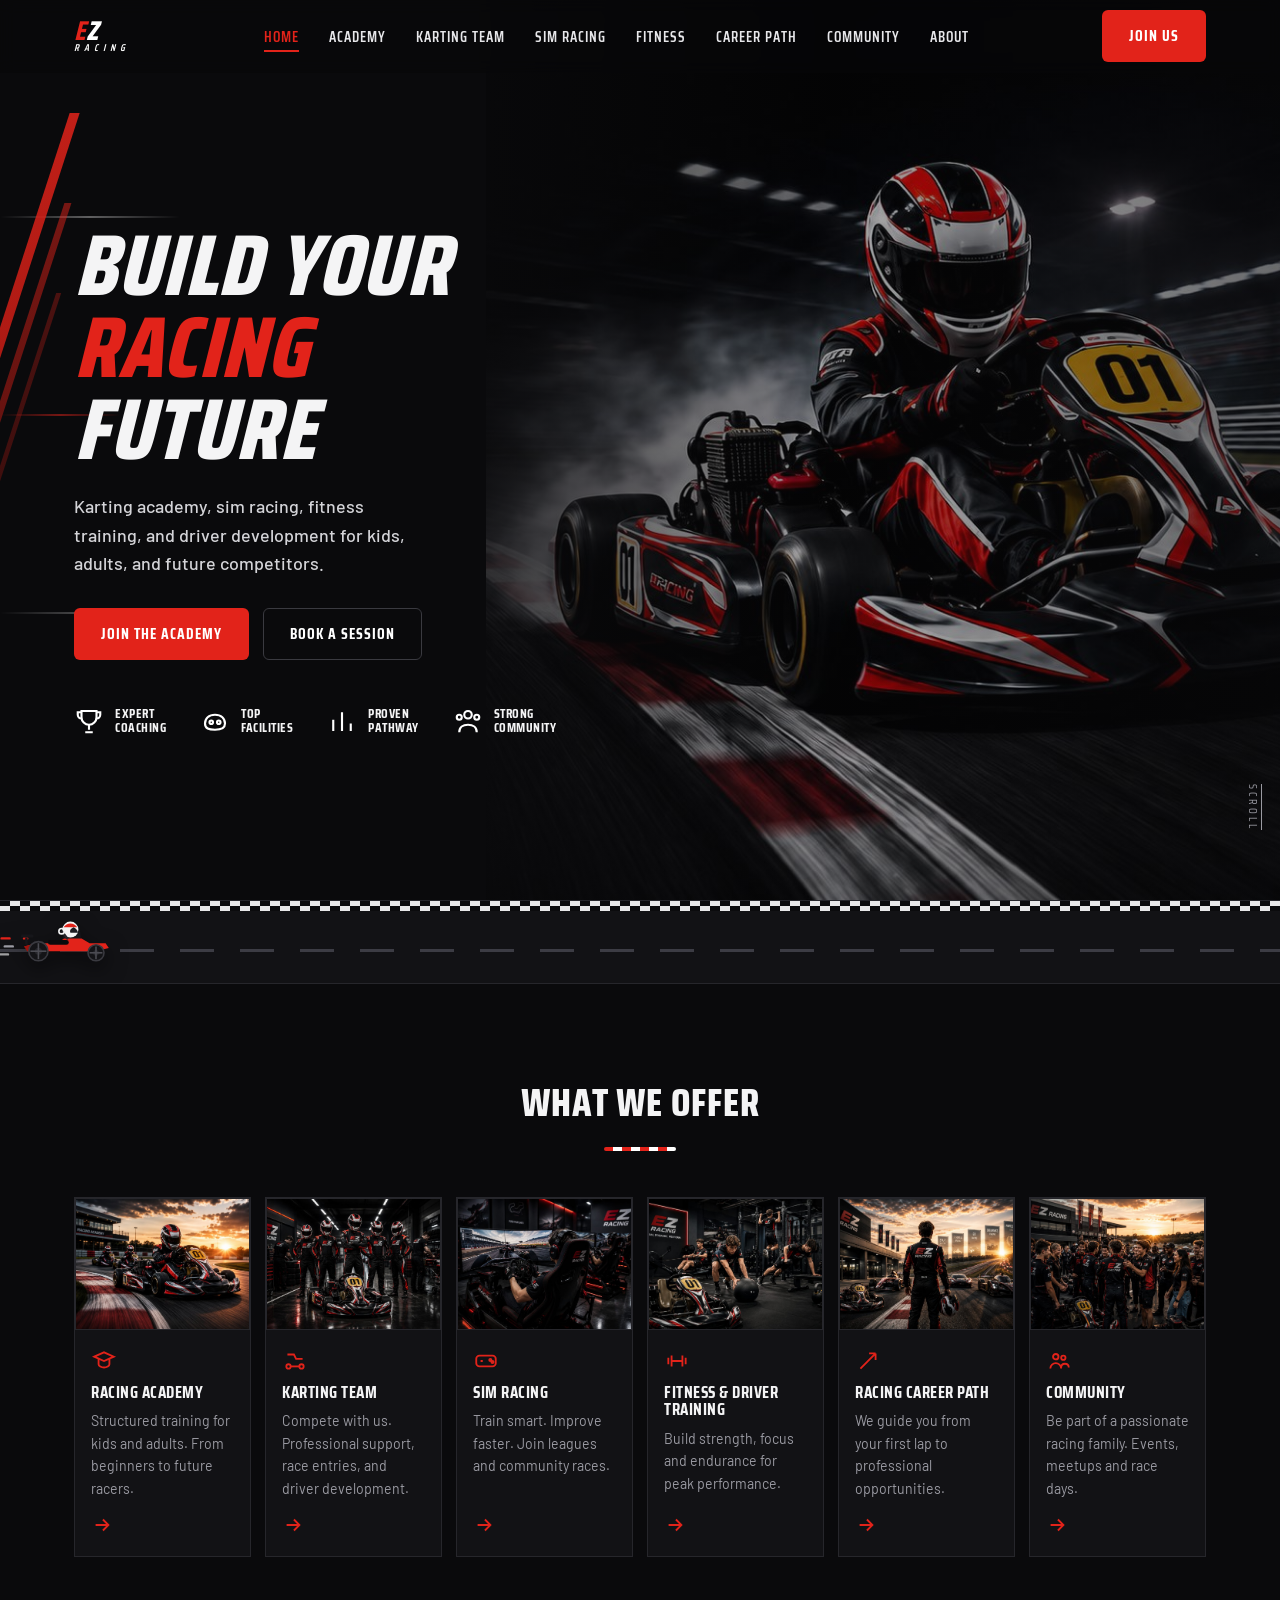
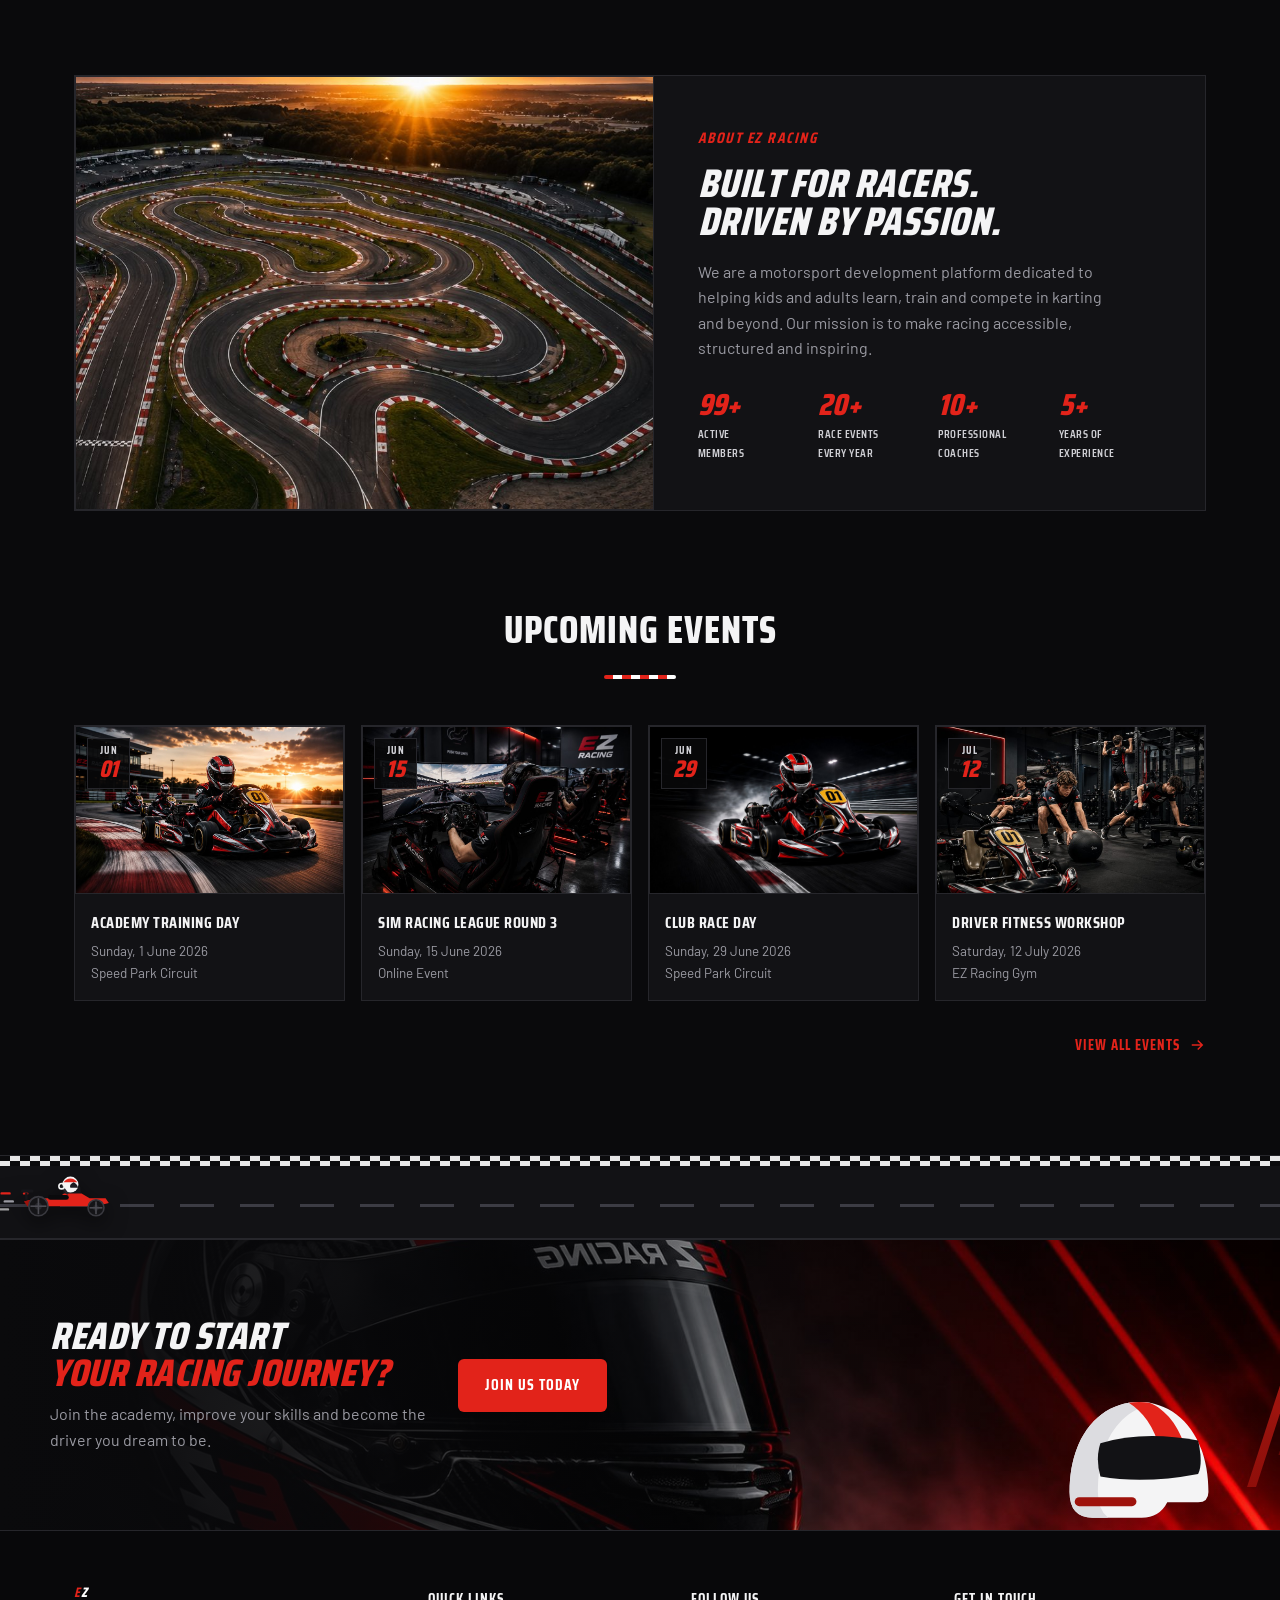
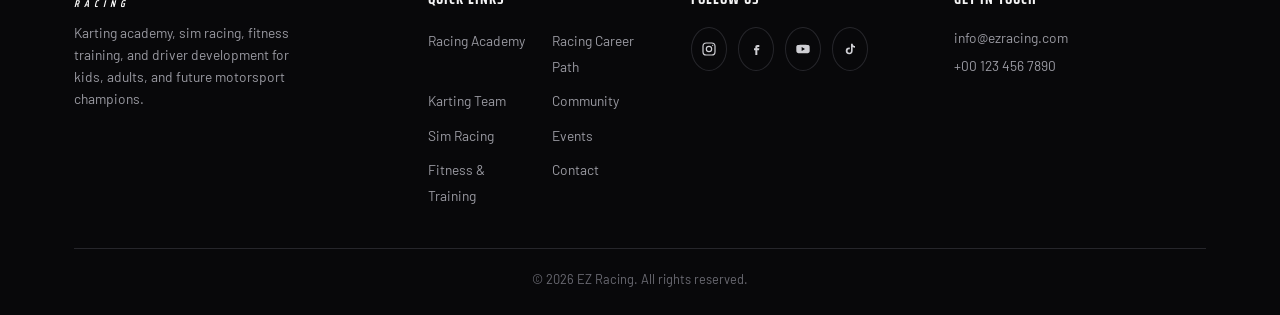
==== commit 8f2fa788: "Add files via upload" ====
--- a/index.html
+++ b/index.html
@@ -3,13 +3,31 @@
 <head>
 <meta charset="UTF-8">
 <meta name="viewport" content="width=device-width, initial-scale=1.0">
-<title>EZ Racing — Build Your Racing Future</title>
+<title>EZ Racing | Karting Academy, Sim Racing & Driver Development</title>
+<meta name="description" content="EZ Racing is a karting academy and driver development platform for kids and adults — racing academy, competitive karting team, sim racing, driver fitness and a clear career path to professional motorsport.">
+<meta name="robots" content="index, follow">
+<meta name="theme-color" content="#0a0a0c">
+<link rel="canonical" href="https://www.ezracing.com/">
+<link rel="icon" type="image/svg+xml" href="assets/img/favicon.svg">
+<meta property="og:type" content="website">
+<meta property="og:site_name" content="EZ Racing">
+<meta property="og:title" content="EZ Racing | Karting Academy, Sim Racing & Driver Development">
+<meta property="og:description" content="EZ Racing is a karting academy and driver development platform for kids and adults — racing academy, competitive karting team, sim racing, driver fitness and a clear career path to professional motorsport.">
+<meta property="og:url" content="https://www.ezracing.com/">
+<meta property="og:image" content="https://www.ezracing.com/assets/img/kart-hero.jpg">
+<meta name="twitter:card" content="summary_large_image">
+<meta name="twitter:title" content="EZ Racing | Karting Academy, Sim Racing & Driver Development">
+<meta name="twitter:description" content="EZ Racing is a karting academy and driver development platform for kids and adults — racing academy, competitive karting team, sim racing, driver fitness and a clear career path to professional motorsport.">
+<meta name="twitter:image" content="https://www.ezracing.com/assets/img/kart-hero.jpg">
+<script type="application/ld+json">{"@context":"https://schema.org","@type":"SportsOrganization","name":"EZ Racing","url":"https://www.ezracing.com/","logo":"https://www.ezracing.com/assets/img/kart-hero.jpg","description":"Karting academy, sim racing, fitness training and driver development for kids and adults.","email":"info@ezracing.com","telephone":"+001234567890","sameAs":["https://instagram.com","https://facebook.com","https://youtube.com","https://tiktok.com"]}</script>
+<script type="application/ld+json">{"@context":"https://schema.org","@type":"WebPage","name":"Home","url":"https://www.ezracing.com/","description":"EZ Racing is a karting academy and driver development platform for kids and adults \u2014 racing academy, competitive karting team, sim racing, driver fitness and a clear career path to professional motorsport.","isPartOf":{"@type":"WebSite","name":"EZ Racing","url":"https://www.ezracing.com/"}}</script>
 <link rel="preconnect" href="https://fonts.googleapis.com">
 <link rel="preconnect" href="https://fonts.gstatic.com" crossorigin>
 <link href="https://fonts.googleapis.com/css2?family=Saira+Condensed:ital,wght@0,500;0,600;0,700;0,800;1,700;1,800&family=Barlow:wght@400;500;600;700&display=swap" rel="stylesheet">
 <link rel="stylesheet" href="assets/css/styles.css">
 </head>
 <body>
+<a class="skip-link" href="#main-content">Skip to main content</a>
 
 <!-- ============ HEADER ============ -->
 <header id="hdr">
@@ -36,9 +54,10 @@
 </header>
 
 <!-- ============ HERO ============ -->
-<section class="hero">
+<section id="main-content" class="hero">
+  <div class="speed-lines" aria-hidden="true"><i></i><i></i><i></i></div>
   <div class="hero-bg">
-    <div class="hero-kart"><img src="assets/img/kart-hero.jpg" alt="EZ Racing kart on track"></div>
+    <div class="hero-kart"><img fetchpriority="high" decoding="async" src="assets/img/kart-hero.jpg" alt="EZ Racing kart on track"></div>
   </div>
   <div class="slash"><i></i><i></i><i></i></div>
   <div class="wrap hero-inner">
@@ -70,66 +89,106 @@
   <div class="scroll-tag">Scroll</div>
 </section>
 
+<!-- animated race kart divider -->
+<div class="track-strip" aria-hidden="true"><svg class="strip-kart" viewBox="0 0 150 70" xmlns="http://www.w3.org/2000/svg" aria-hidden="true" focusable="false">
+  <g class="speedline" stroke="#e2231a" stroke-width="3" stroke-linecap="round" stroke-dasharray="10 18">
+    <line x1="2" y1="38" x2="34" y2="38"/>
+    <line x1="6" y1="48" x2="30" y2="48" stroke="#9a9aa2"/>
+    <line x1="0" y1="58" x2="26" y2="58" stroke="#fff" opacity=".6"/>
+  </g>
+  <!-- driver body + helmet -->
+  <path d="M78 38 q4 -14 14 -14 q9 0 9 12 l0 6 z" fill="#16161a"/>
+  <g>
+    <circle cx="88" cy="27" r="10" fill="#f4f4f5"/>
+    <path d="M79.5 24 a10 10 0 0 1 17 0 z" fill="#e2231a"/>
+    <path d="M92 24 a10 10 0 0 1 5.6 7 l-9.6 0 q-2 -4 4 -7z" fill="#1c1c22"/>
+  </g>
+  <!-- chassis -->
+  <path d="M30 48 L46 44 L72 44 L80 38 L102 38 L112 44 L132 44 L136 50 L120 54 L46 54 Z" fill="#e2231a"/>
+  <path d="M30 48 L46 44 L46 54 L34 54 Z" fill="#9e120c"/>
+  <rect x="60" y="40" width="26" height="6" rx="3" fill="#0a0a0c"/>
+  <!-- steering -->
+  <line x1="84" y1="38" x2="78" y2="30" stroke="#26262b" stroke-width="3" stroke-linecap="round"/>
+  <circle cx="77" cy="29" r="3.4" fill="none" stroke="#f4f4f5" stroke-width="2"/>
+  <!-- rear wing -->
+  <rect x="26" y="33" width="16" height="4" rx="2" fill="#16161a"/>
+  <line x1="33" y1="37" x2="33" y2="46" stroke="#16161a" stroke-width="3"/>
+  <!-- wheels -->
+  <g class="wheel">
+    <circle cx="48" cy="54" r="12" fill="#141417" stroke="#3a3a40" stroke-width="2"/>
+    <circle cx="48" cy="54" r="4.4" fill="#26262b"/>
+    <line x1="48" y1="44" x2="48" y2="64" stroke="#4b4b52" stroke-width="2"/>
+    <line x1="38" y1="54" x2="58" y2="54" stroke="#4b4b52" stroke-width="2"/>
+  </g>
+  <g class="wheel">
+    <circle cx="120" cy="56" r="10" fill="#141417" stroke="#3a3a40" stroke-width="2"/>
+    <circle cx="120" cy="56" r="3.6" fill="#26262b"/>
+    <line x1="120" y1="48" x2="120" y2="64" stroke="#4b4b52" stroke-width="2"/>
+    <line x1="112" y1="56" x2="128" y2="56" stroke="#4b4b52" stroke-width="2"/>
+  </g>
+</svg></div>
+
+
 <!-- ============ WHAT WE OFFER ============ -->
 <section class="offer">
   <div class="wrap">
     <h2 class="section-title reveal">What We Offer</h2>
     <div class="offer-grid">
       <!-- card -->
-      <article class="ocard reveal">
-        <div class="ph"><img src="assets/img/academy.jpg" alt="Racing Academy"></div>
+      <a href="academy.html" class="ocard reveal">
+        <div class="ph"><img loading="lazy" decoding="async" src="assets/img/academy.jpg" alt="Racing Academy"></div>
         <div class="ocard-body">
           <svg class="oicon" viewBox="0 0 24 24" fill="none" stroke="currentColor" stroke-width="1.7"><path d="M3 8l9-4 9 4-9 4-9-4Z"/><path d="M7 10v5c0 1.5 2.5 3 5 3s5-1.5 5-3v-5"/></svg>
           <h3>Racing Academy</h3>
           <p>Structured training for kids and adults. From beginners to future racers.</p>
           <svg class="arrow" viewBox="0 0 24 24" fill="none" stroke="currentColor" stroke-width="2"><path d="M5 12h14M13 6l6 6-6 6"/></svg>
         </div>
-      </article>
-      <article class="ocard reveal">
-        <div class="ph"><img src="assets/img/karting-team.jpg" alt="Karting Team"></div>
+      </a>
+      <a href="karting-team.html" class="ocard reveal">
+        <div class="ph"><img loading="lazy" decoding="async" src="assets/img/karting-team.jpg" alt="Karting Team"></div>
         <div class="ocard-body">
           <svg class="oicon" viewBox="0 0 24 24" fill="none" stroke="currentColor" stroke-width="1.7"><path d="M5 6h6l2 4h6"/><circle cx="6" cy="17" r="2"/><circle cx="18" cy="17" r="2"/><path d="M8 17h8"/></svg>
           <h3>Karting Team</h3>
           <p>Compete with us. Professional support, race entries, and driver development.</p>
           <svg class="arrow" viewBox="0 0 24 24" fill="none" stroke="currentColor" stroke-width="2"><path d="M5 12h14M13 6l6 6-6 6"/></svg>
         </div>
-      </article>
-      <article class="ocard reveal">
-        <div class="ph"><img src="assets/img/sim-racing.jpg" alt="Sim Racing"></div>
+      </a>
+      <a href="sim-racing.html" class="ocard reveal">
+        <div class="ph"><img loading="lazy" decoding="async" src="assets/img/sim-racing.jpg" alt="Sim Racing"></div>
         <div class="ocard-body">
           <svg class="oicon" viewBox="0 0 24 24" fill="none" stroke="currentColor" stroke-width="1.7"><rect x="3" y="7" width="18" height="10" rx="3"/><path d="M7 12h2M8 11v2"/><circle cx="16" cy="11" r="1"/><circle cx="18" cy="13" r="1"/></svg>
           <h3>Sim Racing</h3>
           <p>Train smart. Improve faster. Join leagues and community races.</p>
           <svg class="arrow" viewBox="0 0 24 24" fill="none" stroke="currentColor" stroke-width="2"><path d="M5 12h14M13 6l6 6-6 6"/></svg>
         </div>
-      </article>
-      <article class="ocard reveal">
-        <div class="ph"><img src="assets/img/fitness.jpg" alt="Fitness & Driver Training"></div>
+      </a>
+      <a href="fitness.html" class="ocard reveal">
+        <div class="ph"><img loading="lazy" decoding="async" src="assets/img/fitness.jpg" alt="Fitness & Driver Training"></div>
         <div class="ocard-body">
           <svg class="oicon" viewBox="0 0 24 24" fill="none" stroke="currentColor" stroke-width="1.7"><path d="M4 9v6M20 9v6M7 7v10M17 7v10M7 12h10"/></svg>
           <h3>Fitness &amp; Driver Training</h3>
           <p>Build strength, focus and endurance for peak performance.</p>
           <svg class="arrow" viewBox="0 0 24 24" fill="none" stroke="currentColor" stroke-width="2"><path d="M5 12h14M13 6l6 6-6 6"/></svg>
         </div>
-      </article>
-      <article class="ocard reveal">
-        <div class="ph"><img src="assets/img/career.jpg" alt="Racing Career Path"></div>
+      </a>
+      <a href="career-path.html" class="ocard reveal">
+        <div class="ph"><img loading="lazy" decoding="async" src="assets/img/career.jpg" alt="Racing Career Path"></div>
         <div class="ocard-body">
           <svg class="oicon" viewBox="0 0 24 24" fill="none" stroke="currentColor" stroke-width="1.7"><path d="M5 19L19 5M19 5h-6M19 5v6"/></svg>
           <h3>Racing Career Path</h3>
           <p>We guide you from your first lap to professional opportunities.</p>
           <svg class="arrow" viewBox="0 0 24 24" fill="none" stroke="currentColor" stroke-width="2"><path d="M5 12h14M13 6l6 6-6 6"/></svg>
         </div>
-      </article>
-      <article class="ocard reveal">
-        <div class="ph"><img src="assets/img/community.jpg" alt="Community"></div>
+      </a>
+      <a href="community.html" class="ocard reveal">
+        <div class="ph"><img loading="lazy" decoding="async" src="assets/img/community.jpg" alt="Community"></div>
         <div class="ocard-body">
           <svg class="oicon" viewBox="0 0 24 24" fill="none" stroke="currentColor" stroke-width="1.7"><circle cx="9" cy="8" r="2.5"/><circle cx="16" cy="9" r="2"/><path d="M4 19c0-3 2.5-5 5-5s5 2 5 5M14 18c0-2 1.5-3.5 3.5-3.5S21 16 21 18"/></svg>
           <h3>Community</h3>
           <p>Be part of a passionate racing family. Events, meetups and race days.</p>
           <svg class="arrow" viewBox="0 0 24 24" fill="none" stroke="currentColor" stroke-width="2"><path d="M5 12h14M13 6l6 6-6 6"/></svg>
         </div>
-      </article>
+      </a>
     </div>
   </div>
 </section>
@@ -138,7 +197,7 @@
 <section class="about">
   <div class="wrap">
     <div class="about-grid reveal">
-      <div class="ph"><img src="assets/img/circuit.jpg" alt="EZ Racing circuit at sunset"></div>
+      <div class="ph"><img loading="lazy" decoding="async" src="assets/img/circuit.jpg" alt="EZ Racing circuit at sunset"></div>
       <div class="about-text">
         <span class="eyebrow">About EZ Racing</span>
         <h2 class="display">Built For Racers.<br>Driven By Passion.</h2>
@@ -161,23 +220,23 @@
     <div class="events-grid">
       <article class="ecard reveal">
         <div class="date-badge"><div class="m">Jun</div><div class="d">01</div></div>
-        <div class="ph"><img src="assets/img/academy.jpg" alt="Academy Training Day"></div>
-        <div class="ecard-body"><h3>Academy Training Day</h3><p>Sunday, 1 June 2025<br>Speed Park Circuit</p></div>
+        <div class="ph"><img loading="lazy" decoding="async" src="assets/img/academy.jpg" alt="Academy Training Day"></div>
+        <div class="ecard-body"><h3>Academy Training Day</h3><p>Sunday, 1 June 2026<br>Speed Park Circuit</p></div>
       </article>
       <article class="ecard reveal">
         <div class="date-badge"><div class="m">Jun</div><div class="d">15</div></div>
-        <div class="ph"><img src="assets/img/sim-racing.jpg" alt="Sim Racing League"></div>
-        <div class="ecard-body"><h3>Sim Racing League Round 3</h3><p>Sunday, 15 June 2025<br>Online Event</p></div>
+        <div class="ph"><img loading="lazy" decoding="async" src="assets/img/sim-racing.jpg" alt="Sim Racing League"></div>
+        <div class="ecard-body"><h3>Sim Racing League Round 3</h3><p>Sunday, 15 June 2026<br>Online Event</p></div>
       </article>
       <article class="ecard reveal">
         <div class="date-badge"><div class="m">Jun</div><div class="d">29</div></div>
-        <div class="ph"><img src="assets/img/kart-hero.jpg" alt="Club Race Day"></div>
-        <div class="ecard-body"><h3>Club Race Day</h3><p>Sunday, 29 June 2025<br>Speed Park Circuit</p></div>
+        <div class="ph"><img loading="lazy" decoding="async" src="assets/img/kart-hero.jpg" alt="Club Race Day"></div>
+        <div class="ecard-body"><h3>Club Race Day</h3><p>Sunday, 29 June 2026<br>Speed Park Circuit</p></div>
       </article>
       <article class="ecard reveal">
         <div class="date-badge"><div class="m">Jul</div><div class="d">12</div></div>
-        <div class="ph"><img src="assets/img/fitness.jpg" alt="Driver Fitness Workshop"></div>
-        <div class="ecard-body"><h3>Driver Fitness Workshop</h3><p>Saturday, 12 July 2025<br>EZ Racing Gym</p></div>
+        <div class="ph"><img loading="lazy" decoding="async" src="assets/img/fitness.jpg" alt="Driver Fitness Workshop"></div>
+        <div class="ecard-body"><h3>Driver Fitness Workshop</h3><p>Saturday, 12 July 2026<br>EZ Racing Gym</p></div>
       </article>
     </div>
     <div class="more">
@@ -188,10 +247,60 @@
   </div>
 </section>
 
+
+<!-- animated race kart divider -->
+<div class="track-strip" aria-hidden="true"><svg class="strip-kart" viewBox="0 0 150 70" xmlns="http://www.w3.org/2000/svg" aria-hidden="true" focusable="false">
+  <g class="speedline" stroke="#e2231a" stroke-width="3" stroke-linecap="round" stroke-dasharray="10 18">
+    <line x1="2" y1="38" x2="34" y2="38"/>
+    <line x1="6" y1="48" x2="30" y2="48" stroke="#9a9aa2"/>
+    <line x1="0" y1="58" x2="26" y2="58" stroke="#fff" opacity=".6"/>
+  </g>
+  <!-- driver body + helmet -->
+  <path d="M78 38 q4 -14 14 -14 q9 0 9 12 l0 6 z" fill="#16161a"/>
+  <g>
+    <circle cx="88" cy="27" r="10" fill="#f4f4f5"/>
+    <path d="M79.5 24 a10 10 0 0 1 17 0 z" fill="#e2231a"/>
+    <path d="M92 24 a10 10 0 0 1 5.6 7 l-9.6 0 q-2 -4 4 -7z" fill="#1c1c22"/>
+  </g>
+  <!-- chassis -->
+  <path d="M30 48 L46 44 L72 44 L80 38 L102 38 L112 44 L132 44 L136 50 L120 54 L46 54 Z" fill="#e2231a"/>
+  <path d="M30 48 L46 44 L46 54 L34 54 Z" fill="#9e120c"/>
+  <rect x="60" y="40" width="26" height="6" rx="3" fill="#0a0a0c"/>
+  <!-- steering -->
+  <line x1="84" y1="38" x2="78" y2="30" stroke="#26262b" stroke-width="3" stroke-linecap="round"/>
+  <circle cx="77" cy="29" r="3.4" fill="none" stroke="#f4f4f5" stroke-width="2"/>
+  <!-- rear wing -->
+  <rect x="26" y="33" width="16" height="4" rx="2" fill="#16161a"/>
+  <line x1="33" y1="37" x2="33" y2="46" stroke="#16161a" stroke-width="3"/>
+  <!-- wheels -->
+  <g class="wheel">
+    <circle cx="48" cy="54" r="12" fill="#141417" stroke="#3a3a40" stroke-width="2"/>
+    <circle cx="48" cy="54" r="4.4" fill="#26262b"/>
+    <line x1="48" y1="44" x2="48" y2="64" stroke="#4b4b52" stroke-width="2"/>
+    <line x1="38" y1="54" x2="58" y2="54" stroke="#4b4b52" stroke-width="2"/>
+  </g>
+  <g class="wheel">
+    <circle cx="120" cy="56" r="10" fill="#141417" stroke="#3a3a40" stroke-width="2"/>
+    <circle cx="120" cy="56" r="3.6" fill="#26262b"/>
+    <line x1="120" y1="48" x2="120" y2="64" stroke="#4b4b52" stroke-width="2"/>
+    <line x1="112" y1="56" x2="128" y2="56" stroke="#4b4b52" stroke-width="2"/>
+  </g>
+</svg></div>
+
 <!-- ============ CTA ============ -->
 <section class="cta">
-  <div class="cta-bg"><img class="cta-helmet" src="assets/img/helmet.jpg" alt="EZ Racing helmet"></div>
+  <div class="cta-bg"><img loading="lazy" decoding="async" class="cta-helmet" src="assets/img/helmet.jpg" alt="EZ Racing helmet"></div>
   <div class="slash-r"><i></i><i></i></div>
+  <div class="cta-art" aria-hidden="true"><svg class="helmet-float" viewBox="0 0 140 120" xmlns="http://www.w3.org/2000/svg" aria-hidden="true" focusable="false">
+  <path d="M16 84 C16 40 40 14 70 14 C100 14 124 40 124 84 q0 8 -8 8 L92 92 q-6 12 -20 12 L34 104 q-18 0 -18 -20 Z" fill="#f4f4f5"/>
+  <path d="M16 84 C16 40 40 14 70 14 q6 0 11 1 C52 22 38 48 38 84 q0 14 8 20 L34 104 q-18 0 -18 -20Z" fill="#dcdce0"/>
+  <path d="M62 14.6 q8 -1.2 16 0 C92 20 104 36 108 58 L88 58 C84 36 74 22 62 14.6 Z" fill="#e2231a"/>
+  <g>
+    <path d="M40 46 q34 -10 76 -2 q4 18 0 26 q-42 8 -76 2 q-4 -14 0 -26 Z" fill="#121215"/>
+    <ellipse class="visor-shine" cx="70" cy="58" rx="9" ry="15" fill="#fff" opacity="0" transform="rotate(18 70 58)"/>
+  </g>
+  <rect x="20" y="88" width="48" height="7" rx="3.5" fill="#9e120c"/>
+</svg></div>
   <div class="wrap cta-inner">
     <div>
       <h2 class="display">Ready To Start<br><span class="red">Your Racing Journey?</span></h2>
@@ -237,26 +346,10 @@
         <p>+00 123 456 7890</p>
       </div>
     </div>
-    <div class="foot-bottom">© 2025 EZ Racing. All rights reserved.</div>
+    <div class="foot-bottom">© 2026 EZ Racing. All rights reserved.</div>
   </div>
 </footer>
 
-<script>
-// Header scroll state
-const hdr=document.getElementById('hdr');
-addEventListener('scroll',()=>hdr.classList.toggle('scrolled',scrollY>20));
-
-// Mobile menu
-const burger=document.getElementById('burger'), nav=document.getElementById('navlinks');
-burger.addEventListener('click',()=>nav.classList.toggle('open'));
-nav.querySelectorAll('a').forEach(a=>a.addEventListener('click',()=>nav.classList.remove('open')));
-
-// Scroll reveal
-const io=new IntersectionObserver((es)=>{
-  es.forEach((e,i)=>{if(e.isIntersecting){setTimeout(()=>e.target.classList.add('in'),(i%6)*70);io.unobserve(e.target)}});
-},{threshold:.12});
-document.querySelectorAll('.reveal').forEach(el=>io.observe(el));
-setTimeout(()=>document.querySelectorAll('.reveal:not(.in)').forEach(el=>el.classList.add('in')),2500);
-</script>
+<script src="assets/js/main.js" defer></script>
 </body>
 </html>
--- a/assets/css/styles.css
+++ b/assets/css/styles.css
@@ -844,3 +844,157 @@
 @media(max-width:880px){.driver-grid{grid-template-columns:1fr}.drivercard{grid-template-columns:1fr}.drivercard .m{min-height:230px}}
 
 #story,#partners{scroll-margin-top:90px}
+
+/* ===== CLICKABLE OFFER CARDS + EXPANDABLE DETAIL PANELS ===== */
+a.ocard{display:flex;flex-direction:column;text-decoration:none;color:inherit}
+.ocard .arrow{transition:transform .25s var(--ease),color .25s var(--ease)}
+.ocard:hover .arrow{transform:translateX(5px);color:var(--red)}
+button.btn{border:0;cursor:pointer;font-family:inherit}
+button.link-red{border:0;background:none;cursor:pointer;font-family:inherit;padding:0}
+.detail{display:grid;grid-template-rows:0fr;transition:grid-template-rows .4s var(--ease),margin .4s var(--ease)}
+.detail.open{grid-template-rows:1fr;margin-top:16px}
+.detail-inner{overflow:hidden;min-height:0}
+.detail-box{background:var(--bg-2);border:1px solid var(--line);border-left:3px solid var(--red);border-radius:8px;padding:28px 32px}
+.detail-box h3{font-family:'Saira Condensed',sans-serif;font-weight:800;font-style:italic;text-transform:uppercase;font-size:1.35rem;letter-spacing:.5px;margin-bottom:12px}
+.detail-box>p{color:var(--muted);font-size:.92rem;line-height:1.6;margin-bottom:18px;max-width:74ch}
+.detail-box .dl{list-style:none;display:grid;grid-template-columns:1fr 1fr;gap:11px 26px;margin-bottom:22px}
+.detail-box .dl li{display:flex;gap:10px;align-items:flex-start;font-size:.88rem;color:#e3e3e7}
+.detail-box .dl li svg{width:16px;height:16px;color:var(--red);flex-shrink:0;margin-top:3px}
+.detail-toggle .tgl-less{display:none}
+.detail-toggle.is-open .tgl-more{display:none}
+.detail-toggle.is-open .tgl-less{display:inline}
+@media(max-width:680px){.detail-box .dl{grid-template-columns:1fr}}
+
+/* ════════════════════════════════════════════════
+   V2 UPGRADE — animations, racing elements, a11y
+   ════════════════════════════════════════════════ */
+
+/* ---- Accessibility & interaction quality ---- */
+.skip-link{
+  position:absolute;left:16px;top:-60px;z-index:1000;
+  background:var(--red);color:#fff;padding:12px 20px;border-radius:6px;
+  font-family:'Saira Condensed',sans-serif;font-weight:700;text-transform:uppercase;
+  letter-spacing:1px;transition:top .2s var(--ease);
+}
+.skip-link:focus{top:14px}
+:focus-visible{outline:3px solid var(--red-bright);outline-offset:3px;border-radius:4px}
+a,button{touch-action:manipulation}
+.btn,.nav-links a,.hamburger,.detail-toggle,.link-red,.socials a{min-height:44px}
+.btn:active{transform:translateY(0) scale(.97)}
+.ocard:active,.ecard:active{transform:scale(.985)}
+@media(hover:hover){
+  .nav-links a{position:relative}
+  .nav-links a::after{
+    content:"";position:absolute;left:0;bottom:2px;width:100%;height:2px;
+    background:var(--red);transform:scaleX(0);transform-origin:left;
+    transition:transform .25s var(--ease);
+  }
+  .nav-links a:hover::after,.nav-links a.active::after{transform:scaleX(1)}
+}
+
+/* ---- Reveal upgrade ---- */
+.reveal{opacity:0;transform:translateY(26px);transition:opacity .55s var(--ease),transform .55s var(--ease)}
+.reveal.in{opacity:1;transform:none}
+
+/* ---- Card hover energy ---- */
+.ocard{transition:transform .25s var(--ease),border-color .25s var(--ease),box-shadow .25s var(--ease)}
+.ocard:hover{transform:translateY(-6px);border-color:var(--red);box-shadow:0 18px 40px -18px rgba(226,35,26,.45)}
+.ocard:hover .arrow{transform:translateX(6px);color:var(--red-bright)}
+.ocard .arrow{transition:transform .25s var(--ease),color .25s var(--ease)}
+.ocard .ph img,.ecard .ph img{transition:transform .5s var(--ease)}
+.ocard:hover .ph img,.ecard:hover .ph img{transform:scale(1.06)}
+
+/* ---- Track strip divider with scroll-driven kart ---- */
+.track-strip{
+  position:relative;height:84px;overflow:hidden;
+  background:var(--bg-2);
+  border-top:1px solid var(--line);border-bottom:1px solid var(--line);
+}
+.track-strip::before{ /* checkered edges */
+  content:"";position:absolute;inset:0 0 auto 0;height:10px;opacity:.9;
+  background:
+    repeating-conic-gradient(#fff 0% 25%, #0a0a0c 0% 50%) 0 0 / 20px 10px;
+}
+.track-strip::after{ /* dashed centre line */
+  content:"";position:absolute;left:0;right:0;top:58%;height:3px;
+  background:repeating-linear-gradient(90deg,#3c3c44 0 34px,transparent 34px 60px);
+}
+.strip-kart{
+  position:absolute;left:0;top:50%;width:120px;height:auto;
+  transform:translateX(0);will-change:transform;margin-top:-34px;z-index:2;
+  filter:drop-shadow(0 8px 10px rgba(0,0,0,.5));
+}
+.strip-kart .wheel{transform-origin:center;transform-box:fill-box}
+.strip-kart.moving .wheel{animation:spin .5s linear infinite}
+.strip-kart .speedline{opacity:0;transition:opacity .3s}
+.strip-kart.moving .speedline{opacity:1;animation:dash .45s linear infinite}
+@keyframes spin{to{transform:rotate(360deg)}}
+@keyframes dash{from{stroke-dashoffset:0}to{stroke-dashoffset:-28}}
+
+/* ---- Animated helmet ---- */
+.helmet-float{width:min(180px,38vw);height:auto;animation:floaty 4.5s ease-in-out infinite}
+@keyframes floaty{0%,100%{transform:translateY(0) rotate(-2deg)}50%{transform:translateY(-12px) rotate(2deg)}}
+.helmet-float .visor-shine{animation:gleam 3.6s ease-in-out infinite}
+@keyframes gleam{0%,70%,100%{opacity:0;transform:translateX(-18px)}80%{opacity:.85}90%{opacity:0;transform:translateX(26px)}}
+.cta-art{
+  position:absolute;right:4%;bottom:-8px;z-index:2;pointer-events:none;
+  display:flex;align-items:flex-end;
+}
+@media(max-width:900px){.cta-art{display:none}}
+
+/* ---- Hero speed lines ---- */
+.hero .speed-lines{position:absolute;inset:0;z-index:1;pointer-events:none;overflow:hidden}
+.hero .speed-lines i{
+  position:absolute;height:2px;border-radius:2px;
+  background:linear-gradient(90deg,transparent,rgba(255,255,255,.35),transparent);
+  animation:zoomline 2.8s linear infinite;
+}
+.hero .speed-lines i:nth-child(1){top:24%;width:180px;animation-delay:0s}
+.hero .speed-lines i:nth-child(2){top:46%;width:120px;animation-delay:.9s;background:linear-gradient(90deg,transparent,rgba(226,35,26,.5),transparent)}
+.hero .speed-lines i:nth-child(3){top:68%;width:220px;animation-delay:1.7s}
+@keyframes zoomline{from{left:-240px}to{left:110%}}
+
+/* ---- Section eyebrow flag accent ---- */
+.section-title::after{
+  background:
+    repeating-linear-gradient(90deg,var(--red) 0 9px,#fff 9px 18px);
+  height:4px;width:72px;border-radius:2px;
+}
+
+/* ---- Detail toggle affordance ---- */
+.detail-toggle{position:relative}
+.detail-toggle::before{
+  content:"";display:inline-block;width:8px;height:8px;margin-right:2px;
+  border-right:2px solid currentColor;border-bottom:2px solid currentColor;
+  transform:rotate(45deg) translateY(-2px);transition:transform .25s var(--ease);
+}
+.detail-toggle.is-open::before{transform:rotate(-135deg) translateY(-2px)}
+.detail-box{animation:none}
+.detail.open .detail-box{animation:detailIn .45s var(--ease) both}
+@keyframes detailIn{from{opacity:.4;transform:translateY(8px)}to{opacity:1;transform:none}}
+
+/* ---- Button shimmer on primary CTA hover ---- */
+.btn-red{position:relative;overflow:hidden}
+.btn-red::after{
+  content:"";position:absolute;top:0;left:-80%;width:50%;height:100%;
+  background:linear-gradient(105deg,transparent,rgba(255,255,255,.35),transparent);
+  transform:skewX(-20deg);transition:left .45s var(--ease);
+}
+.btn-red:hover::after{left:130%}
+
+/* ---- Reduced motion: switch it all off ---- */
+@media(prefers-reduced-motion:reduce){
+  *,*::before,*::after{animation-duration:.01ms !important;animation-iteration-count:1 !important;transition-duration:.01ms !important;scroll-behavior:auto !important}
+  .reveal{opacity:1;transform:none}
+  .hero .speed-lines{display:none}
+  .strip-kart{transform:translateX(40%) !important}
+}
+
+/* ---- Small-mobile grid fixes (overflow) ---- */
+.need-grid>*,.lead-grid>*,.why-stats>*{min-width:0}
+@media(max-width:520px){
+  .need-grid{grid-template-columns:1fr}
+  .lead-grid{grid-template-columns:1fr 1fr}
+  .why-stats{grid-template-columns:repeat(2,1fr);gap:16px 12px}
+  .why-stats .action-stat{border-left:0;padding:4px 0}
+}
